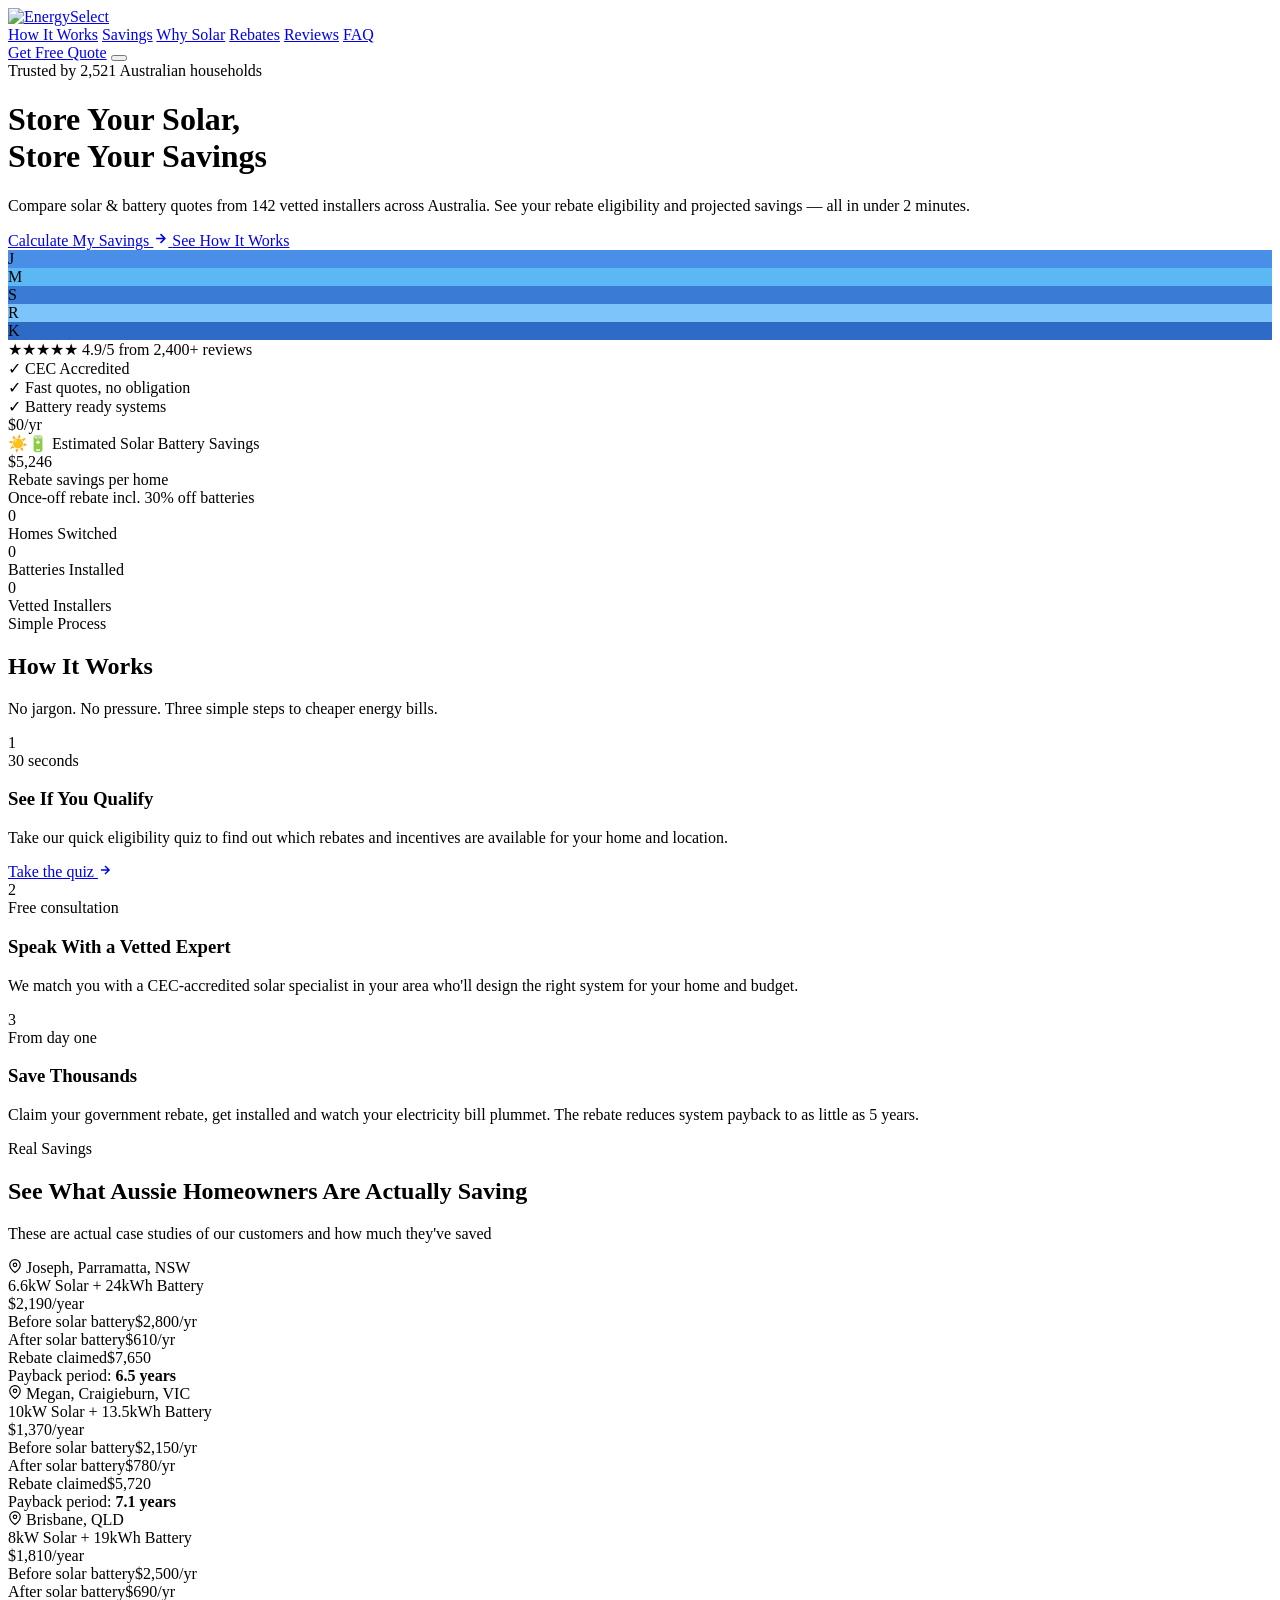
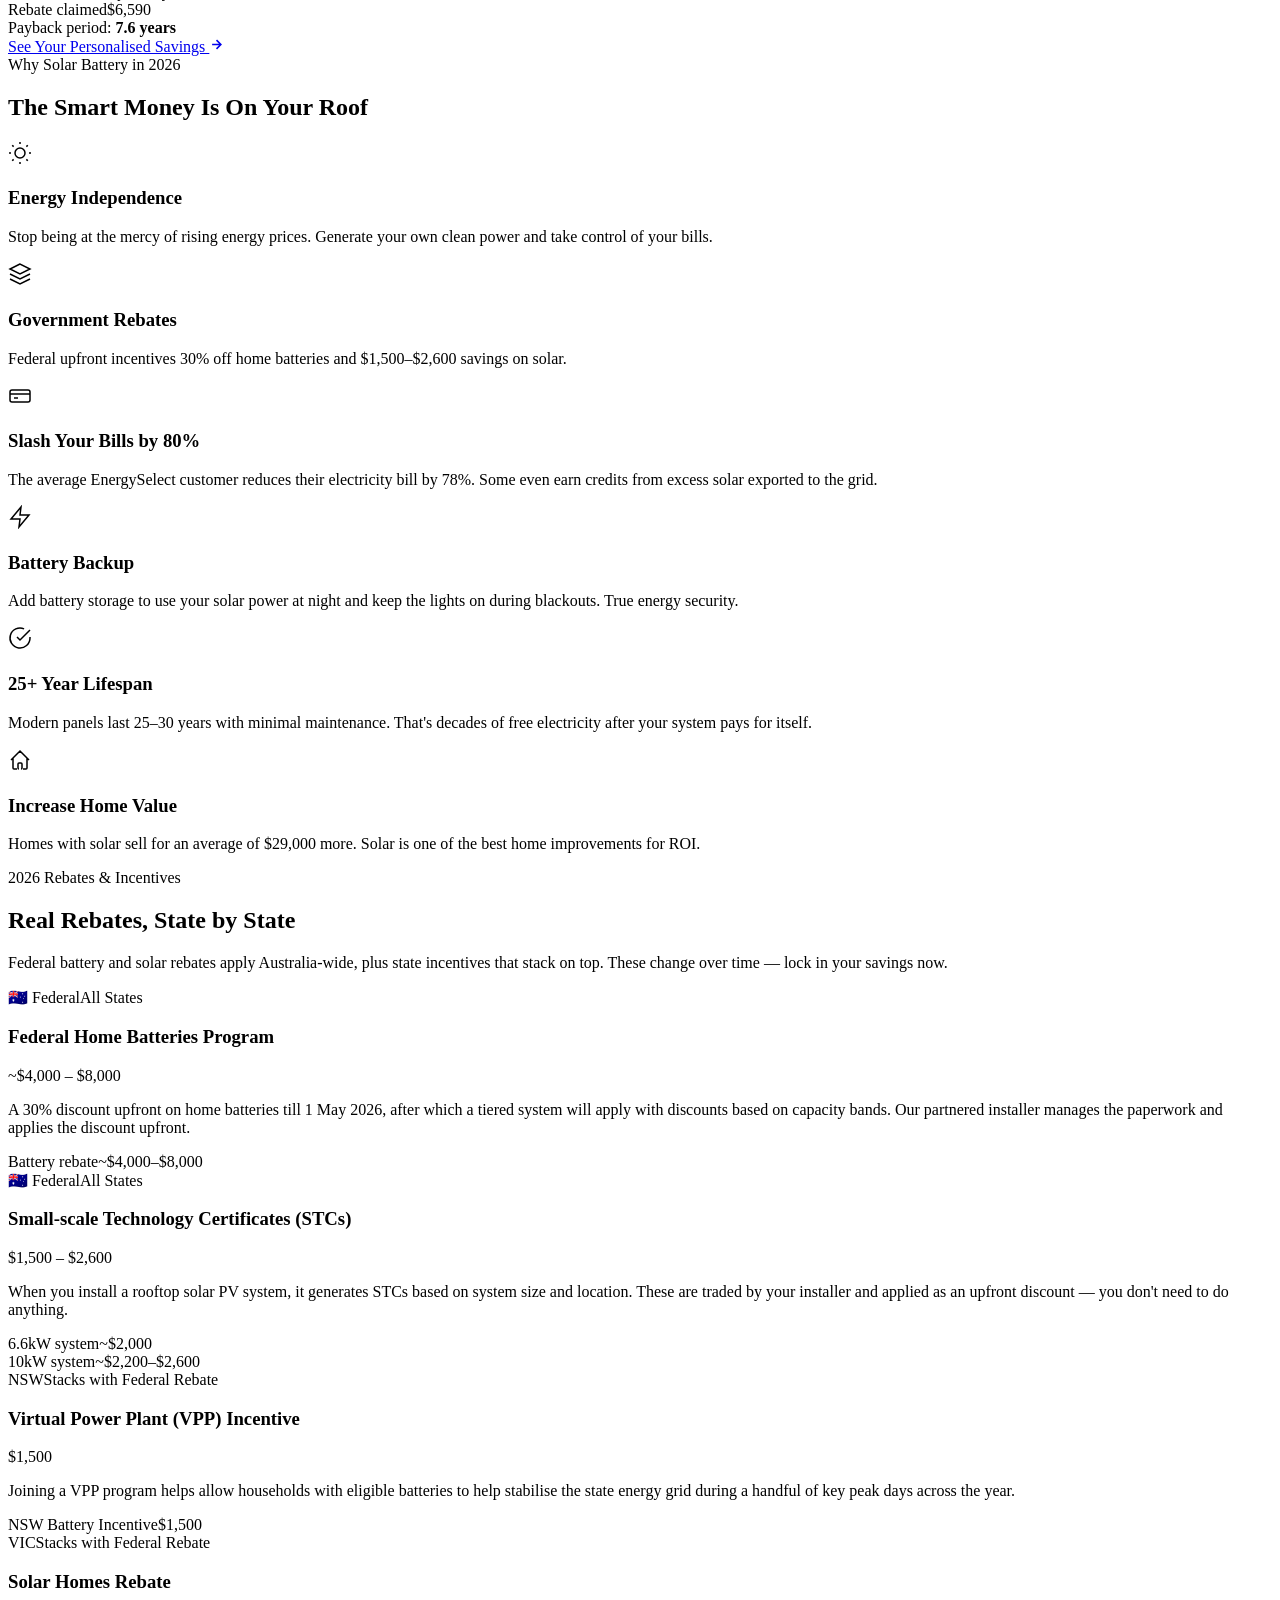
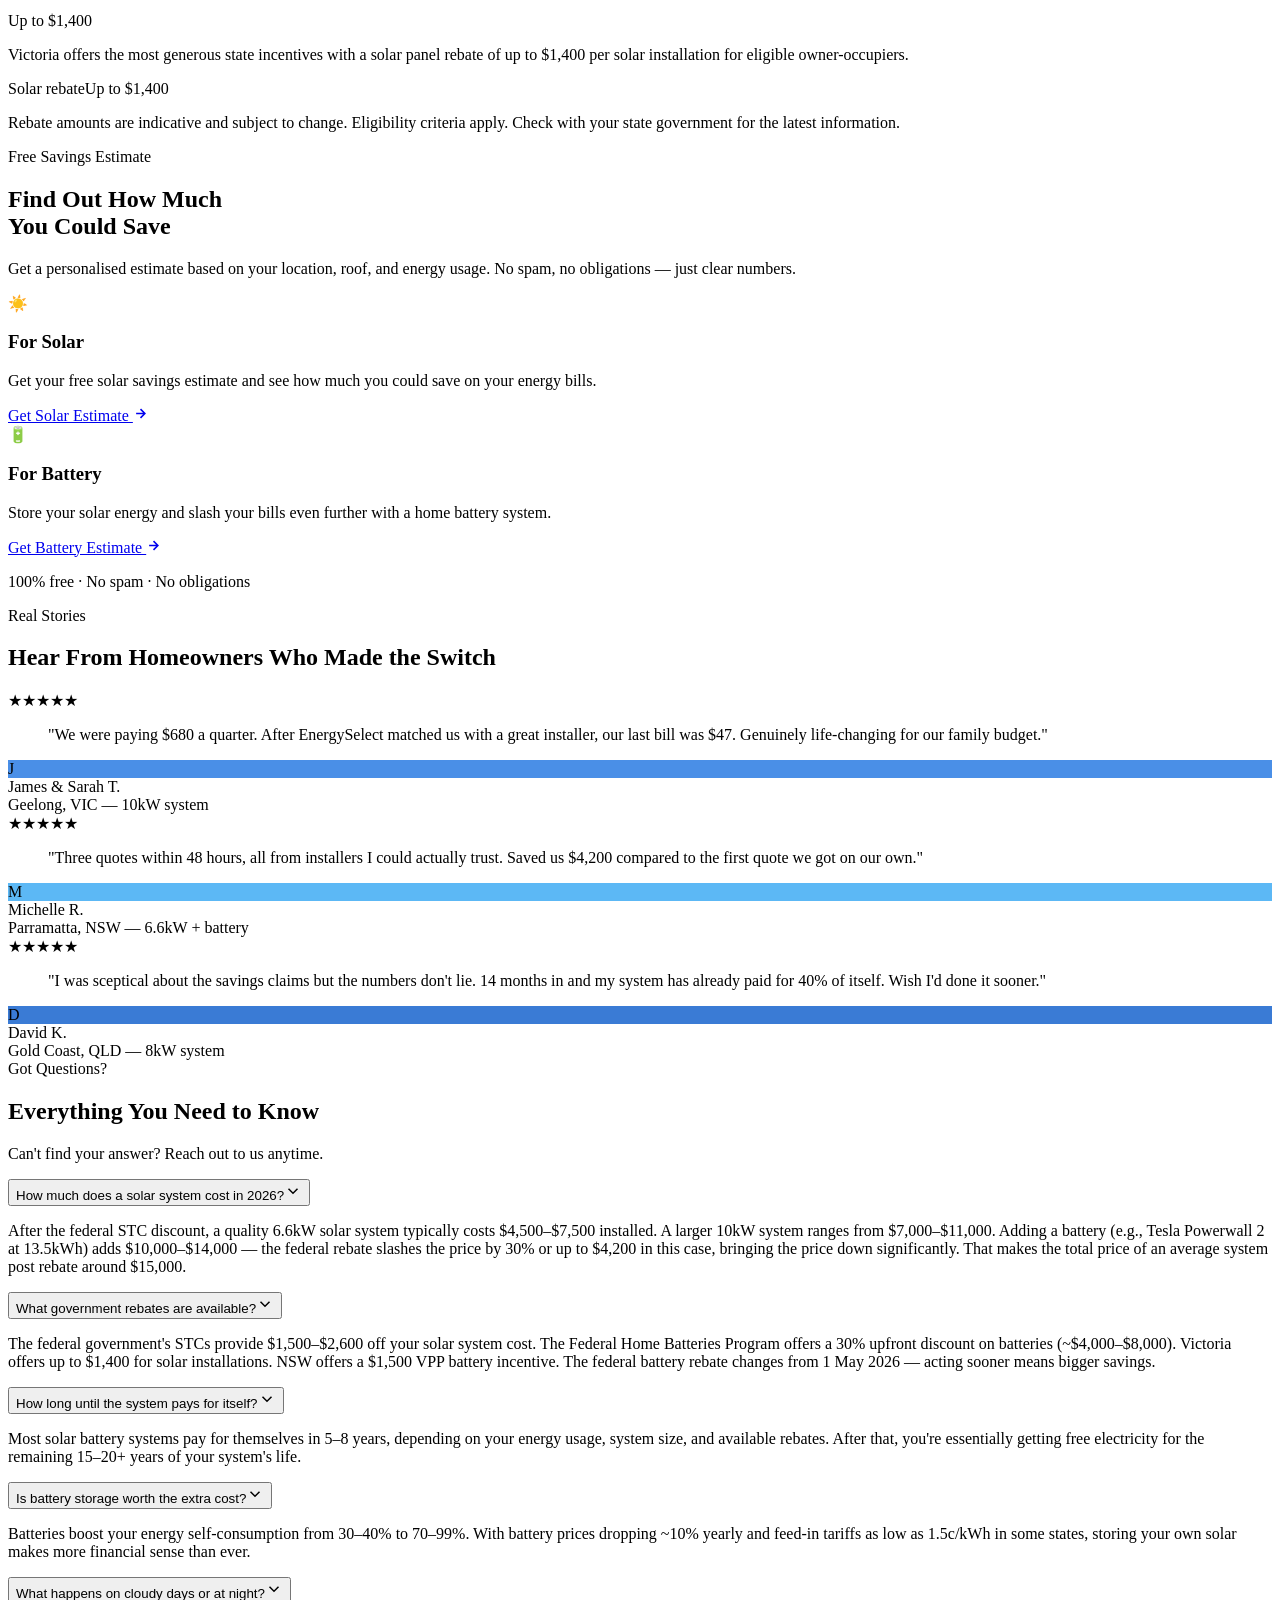
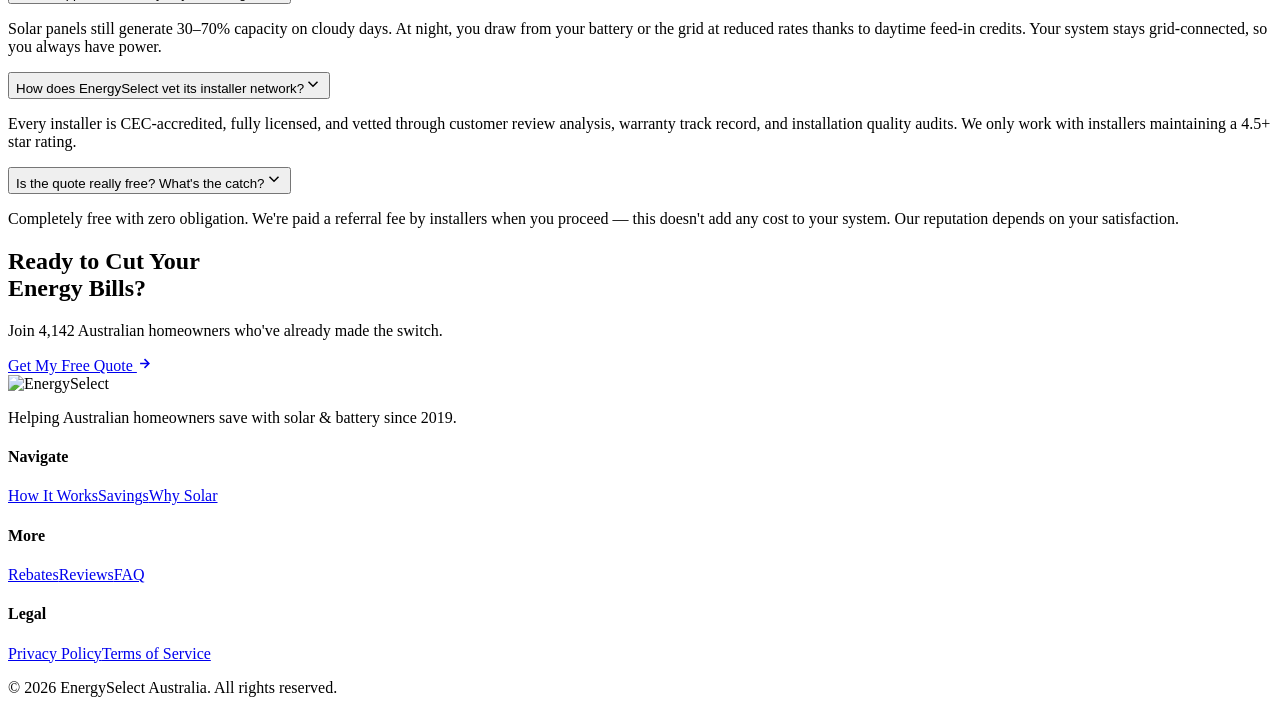
==== index.html @ 5841dbc1 "Add Meta Pixel tracking code to index.html Co-Authored-By: Claude Opus 4.6 (1M context) <noreply@ant" ====
<!DOCTYPE html>
<html lang="en-AU">
<head>
    <meta charset="UTF-8">
    <meta name="viewport" content="width=device-width, initial-scale=1.0">
    <title>EnergySelect — Solar & Battery Savings for Australian Homeowners</title>
    <meta name="description" content="Discover how much you can save with solar panels and battery storage. Compare quotes from 148 vetted Australian installers. Get your free savings estimate today.">
    <link rel="preconnect" href="https://fonts.googleapis.com">
    <link rel="preconnect" href="https://fonts.gstatic.com" crossorigin>
    <link href="https://fonts.googleapis.com/css2?family=Plus+Jakarta+Sans:ital,wght@0,300;0,400;0,500;0,600;0,700;0,800;1,400;1,500&display=swap" rel="stylesheet">
    <link rel="icon" type="image/png" href="assets/favicon.png">
    <link rel="apple-touch-icon" href="assets/favicon.png">
    <link rel="stylesheet" href="styles.css?v=2">

    <!-- Meta Pixel Code -->
    <script>
    !function(f,b,e,v,n,t,s)
    {if(f.fbq)return;n=f.fbq=function(){n.callMethod?
    n.callMethod.apply(n,arguments):n.queue.push(arguments)};
    if(!f._fbq)f._fbq=n;n.push=n;n.loaded=!0;n.version='2.0';
    n.queue=[];t=b.createElement(e);t.async=!0;
    t.src=v;s=b.getElementsByTagName(e)[0];
    s.parentNode.insertBefore(t,s)}(window, document,'script',
    'https://connect.facebook.net/en_US/fbevents.js');
    fbq('init', '1024920896336346');
    fbq('track', 'PageView');
    </script>
    <noscript>
      <img height="1" width="1" style="display:none"
      src="https://www.facebook.com/tr?id=1024920896336346&ev=PageView&noscript=1"/>
    </noscript>
    <!-- End Meta Pixel Code -->
</head>
<body>

    <!-- GRAIN OVERLAY -->
    <div class="grain" aria-hidden="true"></div>

    <!-- NAV -->
    <nav class="nav" id="nav">
        <div class="nav__inner">
            <a href="#" class="nav__logo">
                <img src="assets/logo.png" alt="EnergySelect" height="32">
            </a>
            <div class="nav__links" id="navLinks">
                <a href="#how-it-works">How It Works</a>
                <a href="#savings">Savings</a>
                <a href="#benefits">Why Solar</a>
                <a href="#rebates">Rebates</a>
                <a href="#testimonials">Reviews</a>
                <a href="#faq">FAQ</a>
            </div>
            <div class="nav__actions">
                <a href="#quote" class="btn btn--primary btn--nav">Get Free Quote</a>
                <button class="nav__burger" id="navBurger" aria-label="Toggle menu">
                    <span></span><span></span><span></span>
                </button>
            </div>
        </div>
    </nav>

    <!-- HERO -->
    <header class="hero" id="hero">
        <div class="hero__bg">
            <div class="hero__bg-image"></div>
            <div class="hero__bg-overlay"></div>
            <div class="hero__bg-noise"></div>
        </div>
        <div class="hero__inner">
            <div class="hero__content">
                <div class="hero__badge" data-animate="fade-up">
                    <span class="hero__badge-dot"></span>
                    Trusted by 2,521 Australian households
                </div>
                <h1 class="hero__title" data-animate="fade-up" data-delay="80">
                    Store Your Solar,<br>
                    <span class="hero__title-accent">Store Your Savings</span>
                </h1>
                <p class="hero__subtitle" data-animate="fade-up" data-delay="160">
                    Compare solar &amp; battery quotes from 142 vetted installers across Australia. See your rebate eligibility and projected savings&nbsp;&mdash; all&nbsp;in&nbsp;under&nbsp;2&nbsp;minutes.
                </p>
                <div class="hero__ctas" data-animate="fade-up" data-delay="240">
                    <a href="#quote" class="btn btn--glow">
                        Calculate My Savings
                        <svg width="15" height="15" viewBox="0 0 24 24" fill="none" stroke="currentColor" stroke-width="2.5"><path d="M5 12h14M12 5l7 7-7 7"/></svg>
                    </a>
                    <a href="#how-it-works" class="btn btn--outline-light">
                        See How It Works
                    </a>
                </div>
                <div class="hero__proof" data-animate="fade-up" data-delay="320">
                    <div class="hero__avatars">
                        <div class="hero__avatar" style="background:#4A8FE7;">J</div>
                        <div class="hero__avatar" style="background:#5CB8F5;">M</div>
                        <div class="hero__avatar" style="background:#3A7BD5;">S</div>
                        <div class="hero__avatar" style="background:#7CC4FA;">R</div>
                        <div class="hero__avatar" style="background:#2E6BC6;">K</div>
                    </div>
                    <div class="hero__proof-text">
                        <span class="hero__stars">★★★★★</span>
                        <span>4.9/5 from 2,400+ reviews</span>
                    </div>
                </div>
            </div>
        </div>
    </header>

    <!-- STATS -->
    <section class="stats">
        <div class="stats__inner">
            <div class="stats__trust" data-animate="fade-up">
                <div class="stats__trust-item"><span class="stats__trust-check">✓</span> CEC Accredited</div>
                <div class="stats__trust-item"><span class="stats__trust-check">✓</span> Fast quotes, no obligation</div>
                <div class="stats__trust-item"><span class="stats__trust-check">✓</span> Battery ready systems</div>
            </div>
            <div class="stats__grid">
                <div class="stats__item stats__item--savings" data-animate="fade-up">
                    <div class="stats__number">$<span data-count="1742">0</span>/yr</div>
                    <div class="stats__label">☀️🔋 Estimated Solar Battery Savings</div>
                    <div class="stats__rebate">
                        <div class="stats__rebate-amount">$5,246</div>
                        <div class="stats__rebate-label">Rebate savings per home</div>
                        <div class="stats__rebate-note">Once-off rebate incl. 30% off batteries</div>
                    </div>
                </div>
                <div class="stats__item" data-animate="fade-up" data-delay="80">
                    <div class="stats__number" data-count="4142">0</div>
                    <div class="stats__label">Homes Switched</div>
                </div>
                <div class="stats__item" data-animate="fade-up" data-delay="160">
                    <div class="stats__number" data-count="1048">0</div>
                    <div class="stats__label">Batteries Installed</div>
                </div>
                <div class="stats__item" data-animate="fade-up" data-delay="240">
                    <div class="stats__number" data-count="148">0</div>
                    <div class="stats__label">Vetted Installers</div>
                </div>
            </div>
        </div>
    </section>

    <!-- HOW IT WORKS -->
    <section class="how-it-works" id="how-it-works">
        <div class="section__inner">
            <div class="section__header" data-animate="fade-up">
                <span class="section__tag">Simple Process</span>
                <h2 class="section__title">How It Works</h2>
                <p class="section__subtitle">No jargon. No pressure. Three simple steps to cheaper energy bills.</p>
            </div>
            <div class="steps">
                <div class="step" data-animate="fade-up" data-delay="0">
                    <div class="step__left">
                        <span class="step__number">1</span>
                    </div>
                    <div class="step__right">
                        <div class="step__label">30 seconds</div>
                        <h3 class="step__title">See If You Qualify</h3>
                        <p class="step__desc">Take our quick eligibility quiz to find out which rebates and incentives are available for your home and location.</p>
                        <a href="#quote" class="step__link">Take the quiz <svg width="14" height="14" viewBox="0 0 24 24" fill="none" stroke="currentColor" stroke-width="2.5"><path d="M5 12h14M12 5l7 7-7 7"/></svg></a>
                    </div>
                </div>
                <div class="step" data-animate="fade-up" data-delay="100">
                    <div class="step__left">
                        <span class="step__number">2</span>
                    </div>
                    <div class="step__right">
                        <div class="step__label">Free consultation</div>
                        <h3 class="step__title">Speak With a Vetted Expert</h3>
                        <p class="step__desc">We match you with a CEC-accredited solar specialist in your area who'll design the right system for your home and budget.</p>
                    </div>
                </div>
                <div class="step" data-animate="fade-up" data-delay="200">
                    <div class="step__left">
                        <span class="step__number">3</span>
                    </div>
                    <div class="step__right">
                        <div class="step__label">From day one</div>
                        <h3 class="step__title">Save Thousands</h3>
                        <p class="step__desc">Claim your government rebate, get installed and watch your electricity bill plummet. The rebate reduces system payback to as little as 5 years.</p>
                    </div>
                </div>
            </div>
        </div>
    </section>

    <!-- SAVINGS SHOWCASE -->
    <section class="savings" id="savings">
        <div class="savings__bg"></div>
        <div class="section__inner">
            <div class="section__header section__header--light" data-animate="fade-up">
                <span class="section__tag section__tag--glass">Real Savings</span>
                <h2 class="section__title">See What Aussie Homeowners <span class="text-gradient">Are Actually Saving</span></h2>
                <p class="section__subtitle">These are actual case studies of our customers and how much they've saved</p>
            </div>
            <div class="savings__grid">
                <div class="savings__card" data-animate="fade-up" data-delay="0">
                    <div class="savings__card-location">
                        <svg width="14" height="14" viewBox="0 0 24 24" fill="none" stroke="currentColor" stroke-width="2"><path d="M21 10c0 7-9 13-9 13s-9-6-9-13a9 9 0 0118 0z"/><circle cx="12" cy="10" r="3"/></svg>
                        Joseph, Parramatta, NSW
                    </div>
                    <div class="savings__card-system">6.6kW Solar + 24kWh Battery</div>
                    <div class="savings__card-amount">$2,190<span>/year</span></div>
                    <div class="savings__card-detail">
                        <div class="savings__card-row"><span>Before solar battery</span><span>$2,800/yr</span></div>
                        <div class="savings__card-row"><span>After solar battery</span><span class="savings__card-highlight">$610/yr</span></div>
                        <div class="savings__card-row"><span>Rebate claimed</span><span>$7,650</span></div>
                    </div>
                    <div class="savings__card-payback">Payback period: <strong>6.5 years</strong></div>
                </div>
                <div class="savings__card" data-animate="fade-up" data-delay="80">
                    <div class="savings__card-location">
                        <svg width="14" height="14" viewBox="0 0 24 24" fill="none" stroke="currentColor" stroke-width="2"><path d="M21 10c0 7-9 13-9 13s-9-6-9-13a9 9 0 0118 0z"/><circle cx="12" cy="10" r="3"/></svg>
                        Megan, Craigieburn, VIC
                    </div>
                    <div class="savings__card-system">10kW Solar + 13.5kWh Battery</div>
                    <div class="savings__card-amount">$1,370<span>/year</span></div>
                    <div class="savings__card-detail">
                        <div class="savings__card-row"><span>Before solar battery</span><span>$2,150/yr</span></div>
                        <div class="savings__card-row"><span>After solar battery</span><span class="savings__card-highlight">$780/yr</span></div>
                        <div class="savings__card-row"><span>Rebate claimed</span><span>$5,720</span></div>
                    </div>
                    <div class="savings__card-payback">Payback period: <strong>7.1 years</strong></div>
                </div>
                <div class="savings__card" data-animate="fade-up" data-delay="160">
                    <div class="savings__card-location">
                        <svg width="14" height="14" viewBox="0 0 24 24" fill="none" stroke="currentColor" stroke-width="2"><path d="M21 10c0 7-9 13-9 13s-9-6-9-13a9 9 0 0118 0z"/><circle cx="12" cy="10" r="3"/></svg>
                        Brisbane, QLD
                    </div>
                    <div class="savings__card-system">8kW Solar + 19kWh Battery</div>
                    <div class="savings__card-amount">$1,810<span>/year</span></div>
                    <div class="savings__card-detail">
                        <div class="savings__card-row"><span>Before solar battery</span><span>$2,500/yr</span></div>
                        <div class="savings__card-row"><span>After solar battery</span><span class="savings__card-highlight">$690/yr</span></div>
                        <div class="savings__card-row"><span>Rebate claimed</span><span>$6,590</span></div>
                    </div>
                    <div class="savings__card-payback">Payback period: <strong>7.6 years</strong></div>
                </div>
            </div>
            <div class="savings__cta" data-animate="fade-up">
                <a href="#quote" class="btn btn--glow">See Your Personalised Savings <svg width="15" height="15" viewBox="0 0 24 24" fill="none" stroke="currentColor" stroke-width="2.5"><path d="M5 12h14M12 5l7 7-7 7"/></svg></a>
            </div>
        </div>
    </section>

    <!-- BENEFITS -->
    <section class="benefits" id="benefits">
        <div class="section__inner">
            <div class="section__header" data-animate="fade-up">
                <span class="section__tag">Why Solar Battery in 2026</span>
                <h2 class="section__title">The Smart Money Is <span class="text-gradient">On Your Roof</span></h2>
            </div>
            <div class="benefits__grid">
                <div class="benefit" data-animate="fade-up" data-delay="0">
                    <div class="benefit__icon"><svg width="24" height="24" viewBox="0 0 24 24" fill="none" stroke="currentColor" stroke-width="1.5"><path d="M12 1v2M12 21v2M4.22 4.22l1.42 1.42M18.36 18.36l1.42 1.42M1 12h2M21 12h2M4.22 19.78l1.42-1.42M18.36 5.64l1.42-1.42"/><circle cx="12" cy="12" r="5"/></svg></div>
                    <h3 class="benefit__title">Energy Independence</h3>
                    <p class="benefit__desc">Stop being at the mercy of rising energy prices. Generate your own clean power and take control of your bills.</p>
                </div>
                <div class="benefit" data-animate="fade-up" data-delay="60">
                    <div class="benefit__icon"><svg width="24" height="24" viewBox="0 0 24 24" fill="none" stroke="currentColor" stroke-width="1.5"><path d="M12 2L2 7l10 5 10-5-10-5z"/><path d="M2 17l10 5 10-5"/><path d="M2 12l10 5 10-5"/></svg></div>
                    <h3 class="benefit__title">Government Rebates</h3>
                    <p class="benefit__desc">Federal upfront incentives 30% off home batteries and $1,500–$2,600 savings on solar.</p>
                </div>
                <div class="benefit" data-animate="fade-up" data-delay="120">
                    <div class="benefit__icon"><svg width="24" height="24" viewBox="0 0 24 24" fill="none" stroke="currentColor" stroke-width="1.5"><rect x="2" y="6" width="20" height="12" rx="2"/><path d="M2 10h20"/><path d="M6 14h4"/></svg></div>
                    <h3 class="benefit__title">Slash Your Bills by 80%</h3>
                    <p class="benefit__desc">The average EnergySelect customer reduces their electricity bill by 78%. Some even earn credits from excess solar exported to the grid.</p>
                </div>
                <div class="benefit" data-animate="fade-up" data-delay="180">
                    <div class="benefit__icon"><svg width="24" height="24" viewBox="0 0 24 24" fill="none" stroke="currentColor" stroke-width="1.5"><path d="M13 2L3 14h9l-1 8 10-12h-9l1-8z"/></svg></div>
                    <h3 class="benefit__title">Battery Backup</h3>
                    <p class="benefit__desc">Add battery storage to use your solar power at night and keep the lights on during blackouts. True energy security.</p>
                </div>
                <div class="benefit" data-animate="fade-up" data-delay="240">
                    <div class="benefit__icon"><svg width="24" height="24" viewBox="0 0 24 24" fill="none" stroke="currentColor" stroke-width="1.5"><path d="M22 11.08V12a10 10 0 11-5.93-9.14"/><polyline points="22 4 12 14.01 9 11.01"/></svg></div>
                    <h3 class="benefit__title">25+ Year Lifespan</h3>
                    <p class="benefit__desc">Modern panels last 25–30 years with minimal maintenance. That's decades of free electricity after your system pays for itself.</p>
                </div>
                <div class="benefit" data-animate="fade-up" data-delay="300">
                    <div class="benefit__icon"><svg width="24" height="24" viewBox="0 0 24 24" fill="none" stroke="currentColor" stroke-width="1.5"><path d="M3 12l2-2m0 0l7-7 7 7M5 10v10a1 1 0 001 1h3m10-11l2 2m-2-2v10a1 1 0 01-1 1h-3m-4 0a1 1 0 01-1-1v-4a1 1 0 011-1h2a1 1 0 011 1v4a1 1 0 01-1 1"/></svg></div>
                    <h3 class="benefit__title">Increase Home Value</h3>
                    <p class="benefit__desc">Homes with solar sell for an average of $29,000 more. Solar is one of the best home improvements for ROI.</p>
                </div>
            </div>
        </div>
    </section>

    <!-- STATE REBATES -->
    <section class="rebates" id="rebates">
        <div class="section__inner">
            <div class="section__header" data-animate="fade-up">
                <span class="section__tag">2026 Rebates &amp; Incentives</span>
                <h2 class="section__title">Real Rebates, <span class="text-gradient">State by State</span></h2>
                <p class="section__subtitle">Federal battery and solar rebates apply Australia-wide, plus state incentives that stack on top. These change over time — lock in your savings now.</p>
            </div>
            <div class="rebates__grid">
                <div class="rebate-card" data-animate="fade-up" data-delay="0">
                    <div class="rebate-card__header"><span class="rebate-card__state">🇦🇺 Federal</span><span class="rebate-card__tag">All States</span></div>
                    <h3 class="rebate-card__title">Federal Home Batteries Program</h3>
                    <div class="rebate-card__amount">~$4,000 – $8,000</div>
                    <p class="rebate-card__desc">A 30% discount upfront on home batteries till 1 May 2026, after which a tiered system will apply with discounts based on capacity bands. Our partnered installer manages the paperwork and applies the discount upfront.</p>
                    <div class="rebate-card__examples">
                        <div class="rebate-card__example"><span>Battery rebate</span><span>~$4,000–$8,000</span></div>
                    </div>
                </div>
                <div class="rebate-card" data-animate="fade-up" data-delay="80">
                    <div class="rebate-card__header"><span class="rebate-card__state">🇦🇺 Federal</span><span class="rebate-card__tag">All States</span></div>
                    <h3 class="rebate-card__title">Small-scale Technology Certificates (STCs)</h3>
                    <div class="rebate-card__amount">$1,500 – $2,600</div>
                    <p class="rebate-card__desc">When you install a rooftop solar PV system, it generates STCs based on system size and location. These are traded by your installer and applied as an upfront discount — you don't need to do anything.</p>
                    <div class="rebate-card__examples">
                        <div class="rebate-card__example"><span>6.6kW system</span><span>~$2,000</span></div>
                        <div class="rebate-card__example"><span>10kW system</span><span>~$2,200–$2,600</span></div>
                    </div>
                </div>
                <div class="rebate-card" data-animate="fade-up" data-delay="160">
                    <div class="rebate-card__header"><span class="rebate-card__state">NSW</span><span class="rebate-card__tag">Stacks with Federal Rebate</span></div>
                    <h3 class="rebate-card__title">Virtual Power Plant (VPP) Incentive</h3>
                    <div class="rebate-card__amount">$1,500</div>
                    <p class="rebate-card__desc">Joining a VPP program helps allow households with eligible batteries to help stabilise the state energy grid during a handful of key peak days across the year.</p>
                    <div class="rebate-card__examples">
                        <div class="rebate-card__example"><span>NSW Battery Incentive</span><span>$1,500</span></div>
                    </div>
                </div>
                <div class="rebate-card" data-animate="fade-up" data-delay="240">
                    <div class="rebate-card__header"><span class="rebate-card__state">VIC</span><span class="rebate-card__tag">Stacks with Federal Rebate</span></div>
                    <h3 class="rebate-card__title">Solar Homes Rebate</h3>
                    <div class="rebate-card__amount">Up to $1,400</div>
                    <p class="rebate-card__desc">Victoria offers the most generous state incentives with a solar panel rebate of up to $1,400 per solar installation for eligible owner-occupiers.</p>
                    <div class="rebate-card__examples">
                        <div class="rebate-card__example"><span>Solar rebate</span><span>Up to $1,400</span></div>
                    </div>
                </div>
            </div>
            <p class="rebates__disclaimer" data-animate="fade-up">Rebate amounts are indicative and subject to change. Eligibility criteria apply. Check with your state government for the latest information.</p>
        </div>
    </section>

    <!-- QUOTE FORM -->
    <section class="calculator-cta" id="quote">
        <div class="calculator-cta__inner">
            <div class="calculator-cta__content calculator-cta__content--centered" data-animate="fade-up">
                <div class="calculator-cta__text calculator-cta__text--full">
                    <span class="section__tag section__tag--glass">Free Savings Estimate</span>
                    <h2 class="calculator-cta__title">Find Out How Much<br>You Could Save</h2>
                    <p class="calculator-cta__desc">Get a personalised estimate based on your location, roof, and energy usage. No spam, no obligations — just clear numbers.</p>
                    <div class="quote-options">
                        <div class="quote-option">
                            <div class="quote-option__icon">☀️</div>
                            <h3 class="quote-option__title">For Solar</h3>
                            <p class="quote-option__desc">Get your free solar savings estimate and see how much you could save on your energy bills.</p>
                            <a href="https://0-upfront.genesisflow.io" target="_blank" rel="noopener noreferrer" class="btn btn--glow btn--full">
                                Get Solar Estimate
                                <svg width="15" height="15" viewBox="0 0 24 24" fill="none" stroke="currentColor" stroke-width="2.5"><path d="M5 12h14M12 5l7 7-7 7"/></svg>
                            </a>
                        </div>
                        <div class="quote-option">
                            <div class="quote-option__icon">🔋</div>
                            <h3 class="quote-option__title">For Battery</h3>
                            <p class="quote-option__desc">Store your solar energy and slash your bills even further with a home battery system.</p>
                            <a href="https://0-upfront.genesisflow.io" target="_blank" rel="noopener noreferrer" class="btn btn--glow btn--full">
                                Get Battery Estimate
                                <svg width="15" height="15" viewBox="0 0 24 24" fill="none" stroke="currentColor" stroke-width="2.5"><path d="M5 12h14M12 5l7 7-7 7"/></svg>
                            </a>
                        </div>
                    </div>
                    <p class="calculator-form__disclaimer">100% free &middot; No spam &middot; No obligations</p>
                </div>
            </div>
        </div>
    </section>

    <!-- TESTIMONIALS -->
    <section class="testimonials" id="testimonials">
        <div class="section__inner">
            <div class="section__header" data-animate="fade-up">
                <span class="section__tag">Real Stories</span>
                <h2 class="section__title">Hear From Homeowners <span class="text-gradient">Who Made the Switch</span></h2>
            </div>
            <div class="testimonials__grid">
                <div class="testimonial" data-animate="fade-up" data-delay="0">
                    <div class="testimonial__stars">★★★★★</div>
                    <blockquote class="testimonial__quote">"We were paying $680 a quarter. After EnergySelect matched us with a great installer, our last bill was $47. Genuinely life-changing for our family budget."</blockquote>
                    <div class="testimonial__author">
                        <div class="testimonial__avatar" style="background:#4A8FE7;">J</div>
                        <div><div class="testimonial__name">James &amp; Sarah T.</div><div class="testimonial__location">Geelong, VIC — 10kW system</div></div>
                    </div>
                </div>
                <div class="testimonial" data-animate="fade-up" data-delay="80">
                    <div class="testimonial__stars">★★★★★</div>
                    <blockquote class="testimonial__quote">"Three quotes within 48 hours, all from installers I could actually trust. Saved us $4,200 compared to the first quote we got on our own."</blockquote>
                    <div class="testimonial__author">
                        <div class="testimonial__avatar" style="background:#5CB8F5;">M</div>
                        <div><div class="testimonial__name">Michelle R.</div><div class="testimonial__location">Parramatta, NSW — 6.6kW + battery</div></div>
                    </div>
                </div>
                <div class="testimonial" data-animate="fade-up" data-delay="160">
                    <div class="testimonial__stars">★★★★★</div>
                    <blockquote class="testimonial__quote">"I was sceptical about the savings claims but the numbers don't lie. 14 months in and my system has already paid for 40% of itself. Wish I'd done it sooner."</blockquote>
                    <div class="testimonial__author">
                        <div class="testimonial__avatar" style="background:#3A7BD5;">D</div>
                        <div><div class="testimonial__name">David K.</div><div class="testimonial__location">Gold Coast, QLD — 8kW system</div></div>
                    </div>
                </div>
            </div>
        </div>
    </section>

    <!-- FAQ -->
    <section class="faq" id="faq">
        <div class="section__inner">
            <div class="faq__layout">
                <div class="faq__header" data-animate="fade-up">
                    <span class="section__tag">Got Questions?</span>
                    <h2 class="section__title">Everything You <span class="text-gradient">Need to Know</span></h2>
                    <p class="faq__contact">Can't find your answer? Reach out to us anytime.</p>
                </div>
                <div class="faq__list" data-animate="fade-up" data-delay="80">
                    <div class="faq__item">
                        <button class="faq__question" aria-expanded="false"><span>How much does a solar system cost in 2026?</span><svg width="18" height="18" viewBox="0 0 24 24" fill="none" stroke="currentColor" stroke-width="2"><path d="M6 9l6 6 6-6"/></svg></button>
                        <div class="faq__answer"><p>After the federal STC discount, a quality 6.6kW solar system typically costs $4,500–$7,500 installed. A larger 10kW system ranges from $7,000–$11,000. Adding a battery (e.g., Tesla Powerwall 2 at 13.5kWh) adds $10,000–$14,000 — the federal rebate slashes the price by 30% or up to $4,200 in this case, bringing the price down significantly. That makes the total price of an average system post rebate around $15,000.</p></div>
                    </div>
                    <div class="faq__item">
                        <button class="faq__question" aria-expanded="false"><span>What government rebates are available?</span><svg width="18" height="18" viewBox="0 0 24 24" fill="none" stroke="currentColor" stroke-width="2"><path d="M6 9l6 6 6-6"/></svg></button>
                        <div class="faq__answer"><p>The federal government's STCs provide $1,500–$2,600 off your solar system cost. The Federal Home Batteries Program offers a 30% upfront discount on batteries (~$4,000–$8,000). Victoria offers up to $1,400 for solar installations. NSW offers a $1,500 VPP battery incentive. The federal battery rebate changes from 1 May 2026 — acting sooner means bigger savings.</p></div>
                    </div>
                    <div class="faq__item">
                        <button class="faq__question" aria-expanded="false"><span>How long until the system pays for itself?</span><svg width="18" height="18" viewBox="0 0 24 24" fill="none" stroke="currentColor" stroke-width="2"><path d="M6 9l6 6 6-6"/></svg></button>
                        <div class="faq__answer"><p>Most solar battery systems pay for themselves in 5–8 years, depending on your energy usage, system size, and available rebates. After that, you're essentially getting free electricity for the remaining 15–20+ years of your system's life.</p></div>
                    </div>
                    <div class="faq__item">
                        <button class="faq__question" aria-expanded="false"><span>Is battery storage worth the extra cost?</span><svg width="18" height="18" viewBox="0 0 24 24" fill="none" stroke="currentColor" stroke-width="2"><path d="M6 9l6 6 6-6"/></svg></button>
                        <div class="faq__answer"><p>Batteries boost your energy self-consumption from 30–40% to 70–99%. With battery prices dropping ~10% yearly and feed-in tariffs as low as 1.5c/kWh in some states, storing your own solar makes more financial sense than ever.</p></div>
                    </div>
                    <div class="faq__item">
                        <button class="faq__question" aria-expanded="false"><span>What happens on cloudy days or at night?</span><svg width="18" height="18" viewBox="0 0 24 24" fill="none" stroke="currentColor" stroke-width="2"><path d="M6 9l6 6 6-6"/></svg></button>
                        <div class="faq__answer"><p>Solar panels still generate 30–70% capacity on cloudy days. At night, you draw from your battery or the grid at reduced rates thanks to daytime feed-in credits. Your system stays grid-connected, so you always have power.</p></div>
                    </div>
                    <div class="faq__item">
                        <button class="faq__question" aria-expanded="false"><span>How does EnergySelect vet its installer network?</span><svg width="18" height="18" viewBox="0 0 24 24" fill="none" stroke="currentColor" stroke-width="2"><path d="M6 9l6 6 6-6"/></svg></button>
                        <div class="faq__answer"><p>Every installer is CEC-accredited, fully licensed, and vetted through customer review analysis, warranty track record, and installation quality audits. We only work with installers maintaining a 4.5+ star rating.</p></div>
                    </div>
                    <div class="faq__item">
                        <button class="faq__question" aria-expanded="false"><span>Is the quote really free? What's the catch?</span><svg width="18" height="18" viewBox="0 0 24 24" fill="none" stroke="currentColor" stroke-width="2"><path d="M6 9l6 6 6-6"/></svg></button>
                        <div class="faq__answer"><p>Completely free with zero obligation. We're paid a referral fee by installers when you proceed — this doesn't add any cost to your system. Our reputation depends on your satisfaction.</p></div>
                    </div>
                </div>
            </div>
        </div>
    </section>

    <!-- FINAL CTA -->
    <section class="final-cta">
        <div class="final-cta__inner">
            <div class="final-cta__content" data-animate="fade-up">
                <h2 class="final-cta__title">Ready to Cut Your<br>Energy Bills?</h2>
                <p class="final-cta__desc">Join 4,142 Australian homeowners who've already made the switch.</p>
                <a href="#quote" class="btn btn--white">
                    Get My Free Quote
                    <svg width="15" height="15" viewBox="0 0 24 24" fill="none" stroke="currentColor" stroke-width="2.5"><path d="M5 12h14M12 5l7 7-7 7"/></svg>
                </a>
            </div>
        </div>
    </section>

    <!-- FOOTER -->
    <footer class="footer">
        <div class="footer__inner">
            <div class="footer__top">
                <div class="footer__brand">
                    <img src="assets/logo.png" alt="EnergySelect" height="28" class="footer__logo">
                    <p class="footer__tagline">Helping Australian homeowners save with solar &amp; battery since 2019.</p>
                </div>
                <div class="footer__links">
                    <div class="footer__col"><h4>Navigate</h4><a href="#how-it-works">How It Works</a><a href="#savings">Savings</a><a href="#benefits">Why Solar</a></div>
                    <div class="footer__col"><h4>More</h4><a href="#rebates">Rebates</a><a href="#testimonials">Reviews</a><a href="#faq">FAQ</a></div>
                    <div class="footer__col"><h4>Legal</h4><a href="#">Privacy Policy</a><a href="#">Terms of Service</a></div>
                </div>
            </div>
            <div class="footer__bottom">
                <p>&copy; 2026 EnergySelect Australia. All rights reserved.</p>
            </div>
        </div>
    </footer>

    <script src="main.js"></script>
</body>
</html>
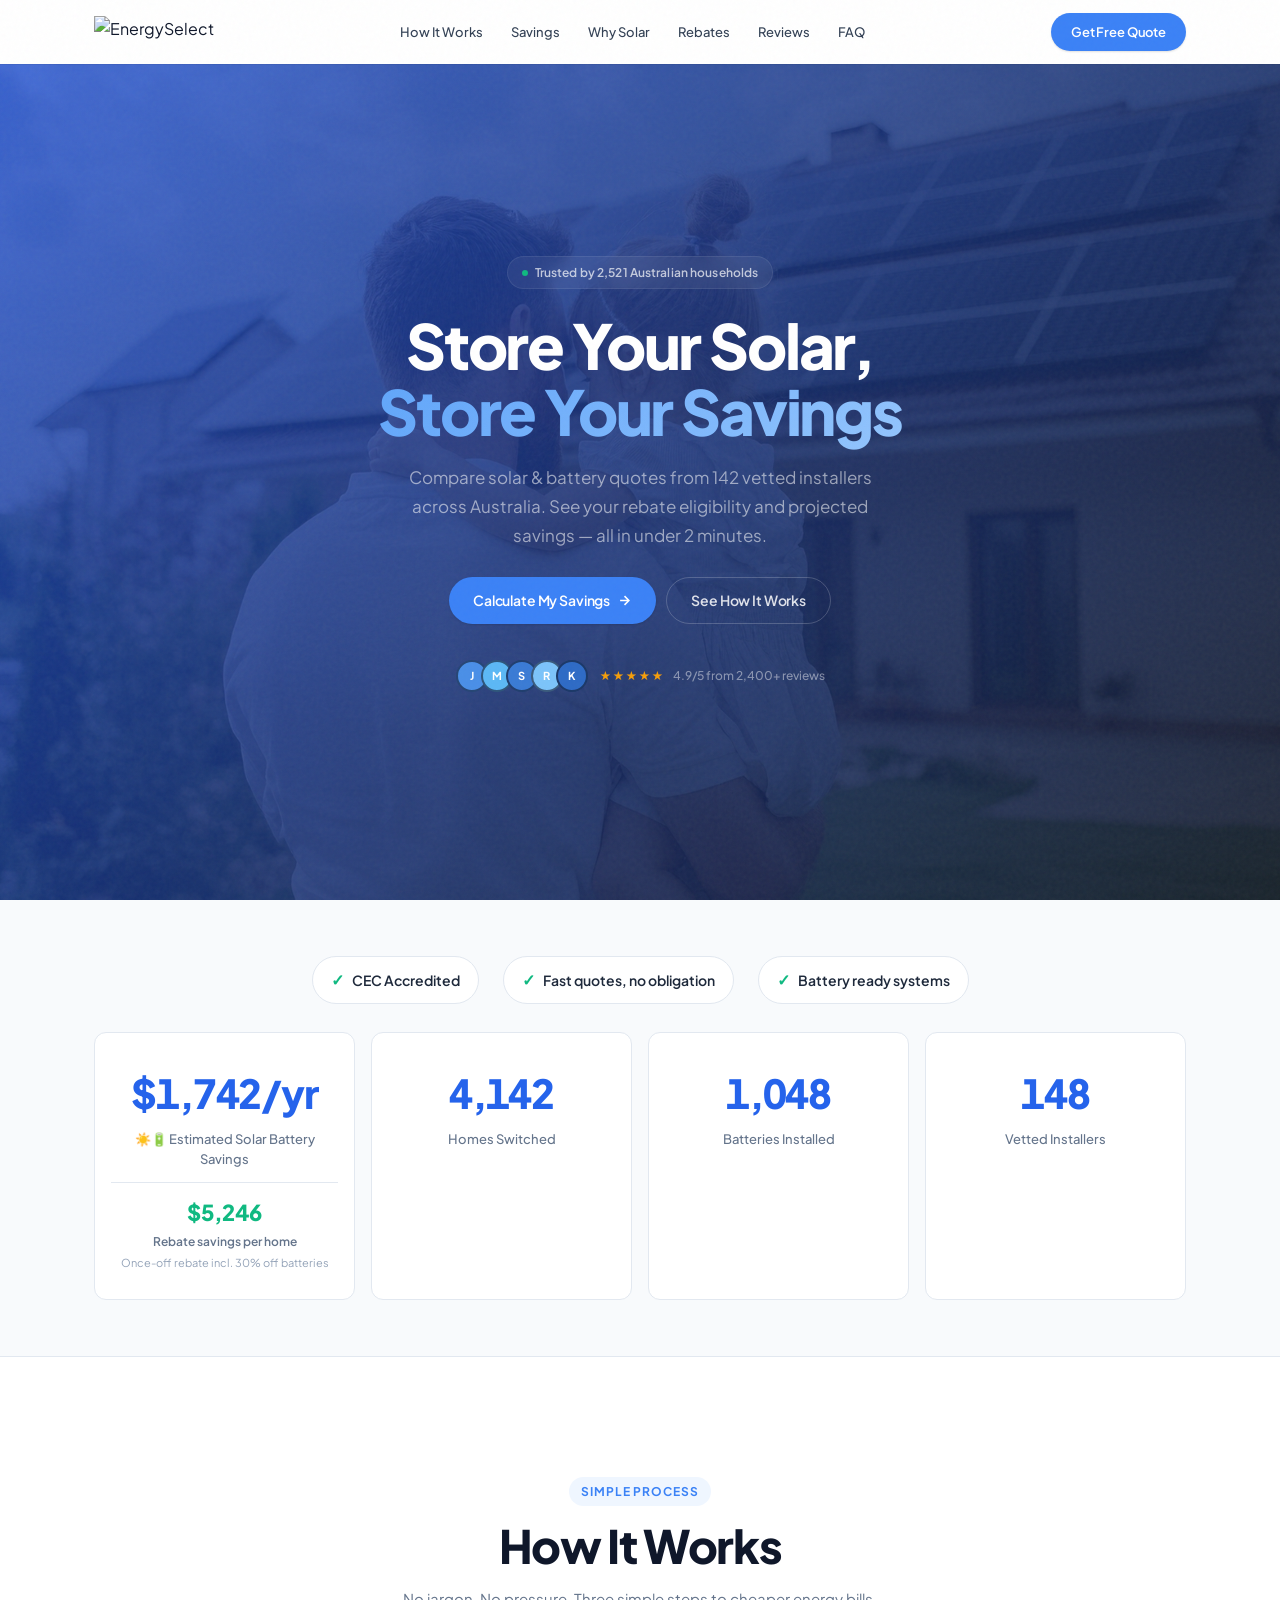
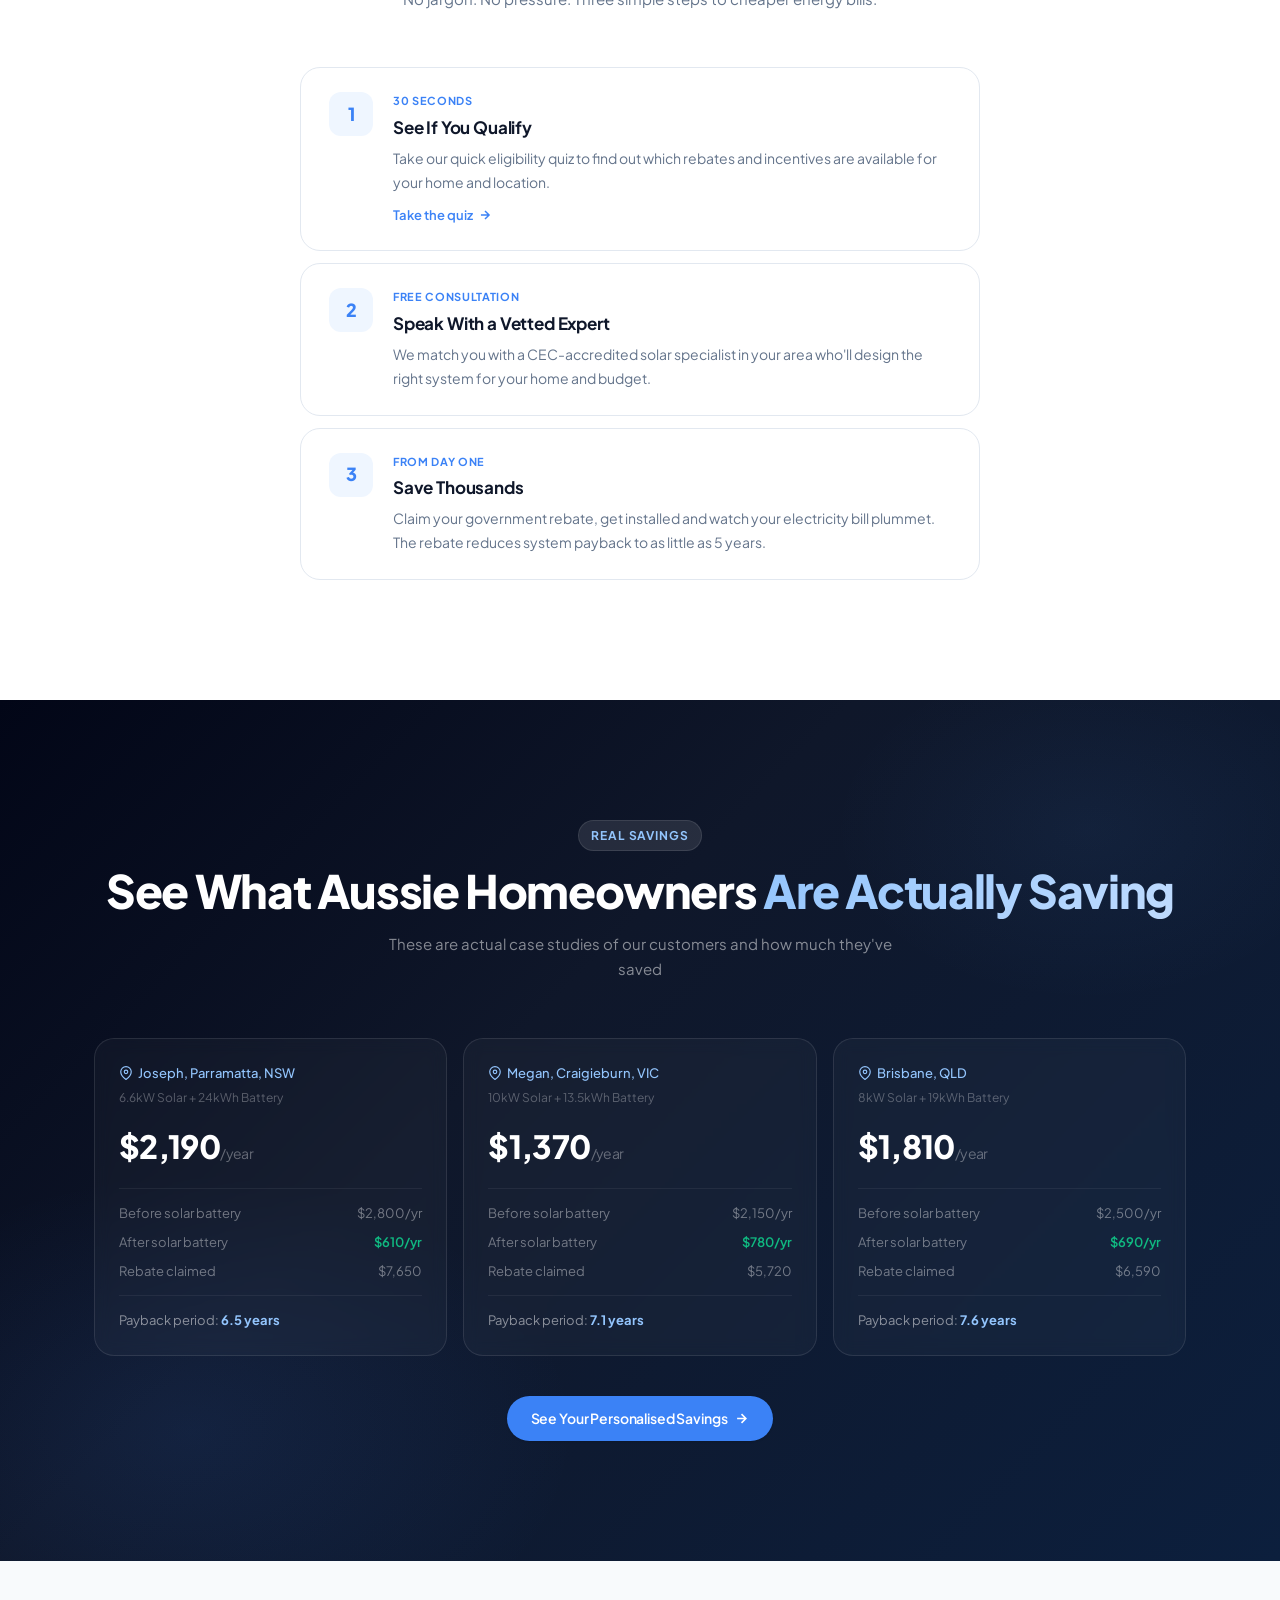
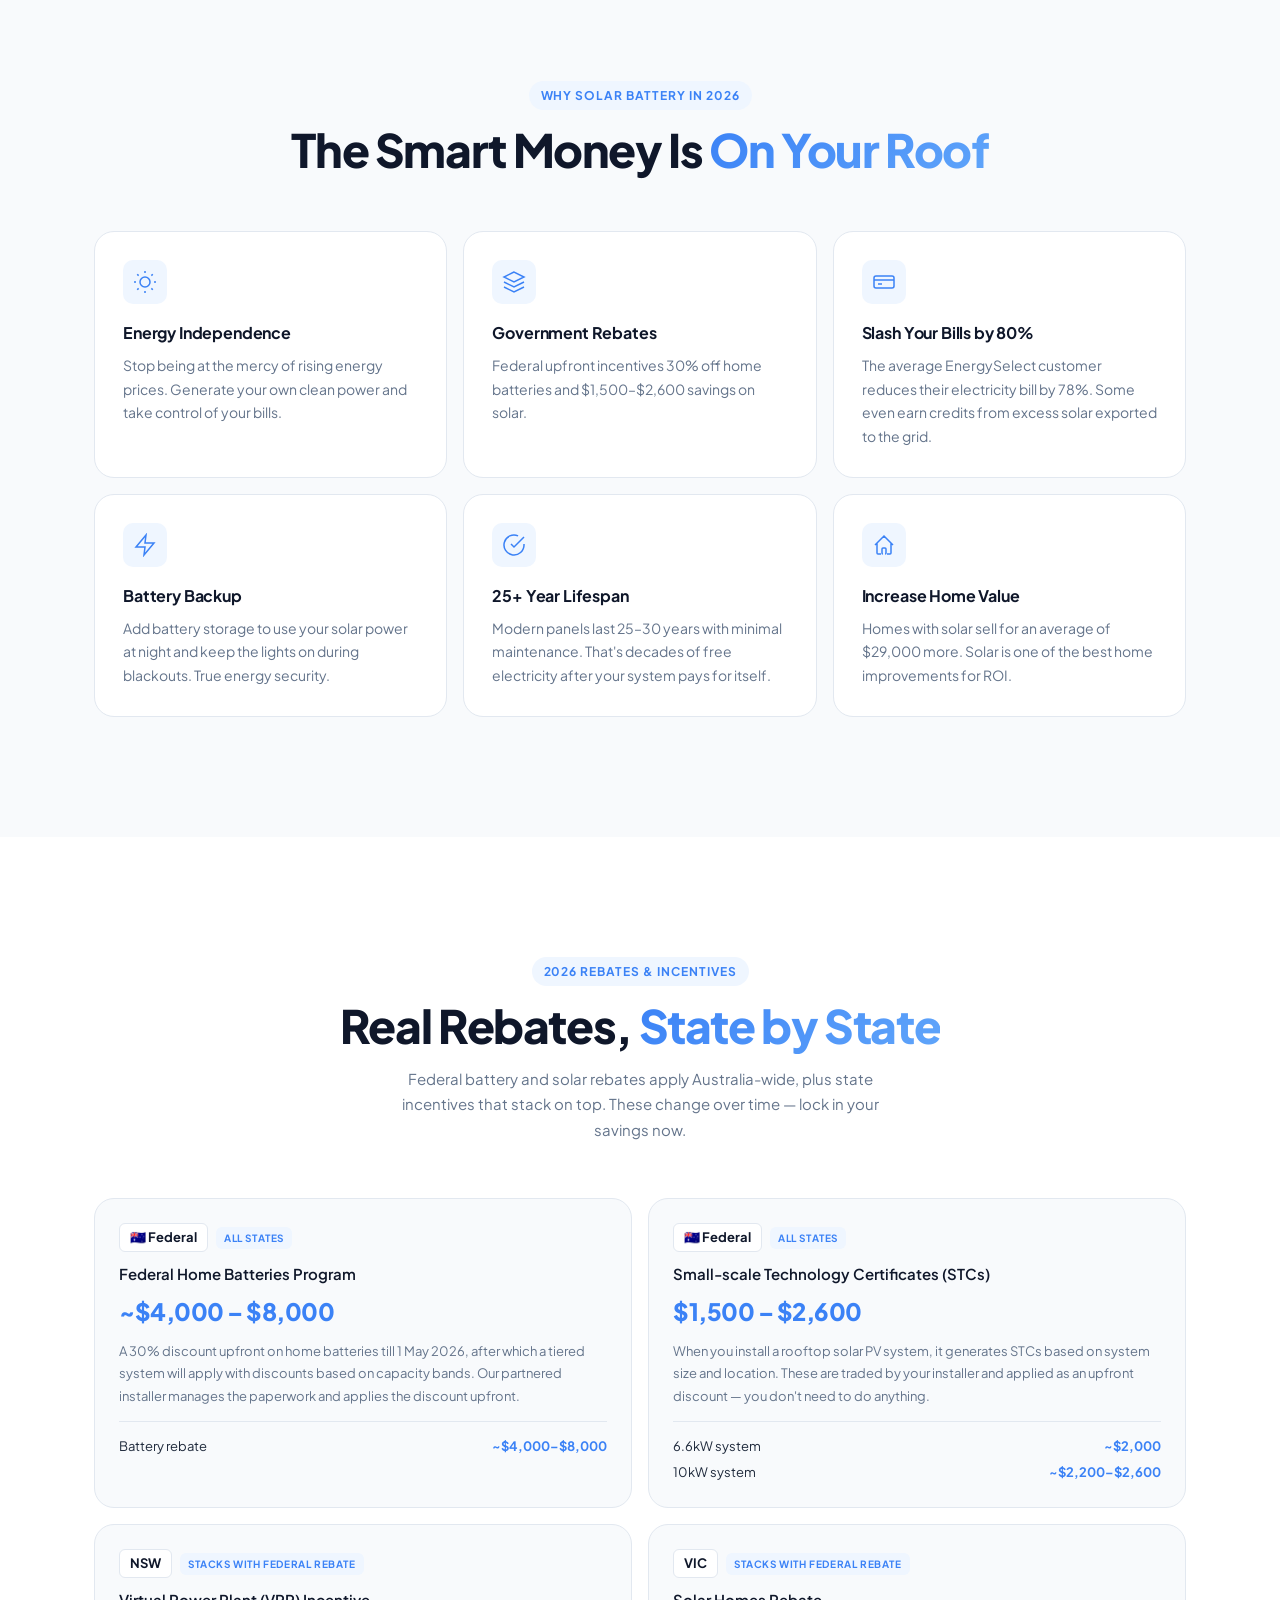
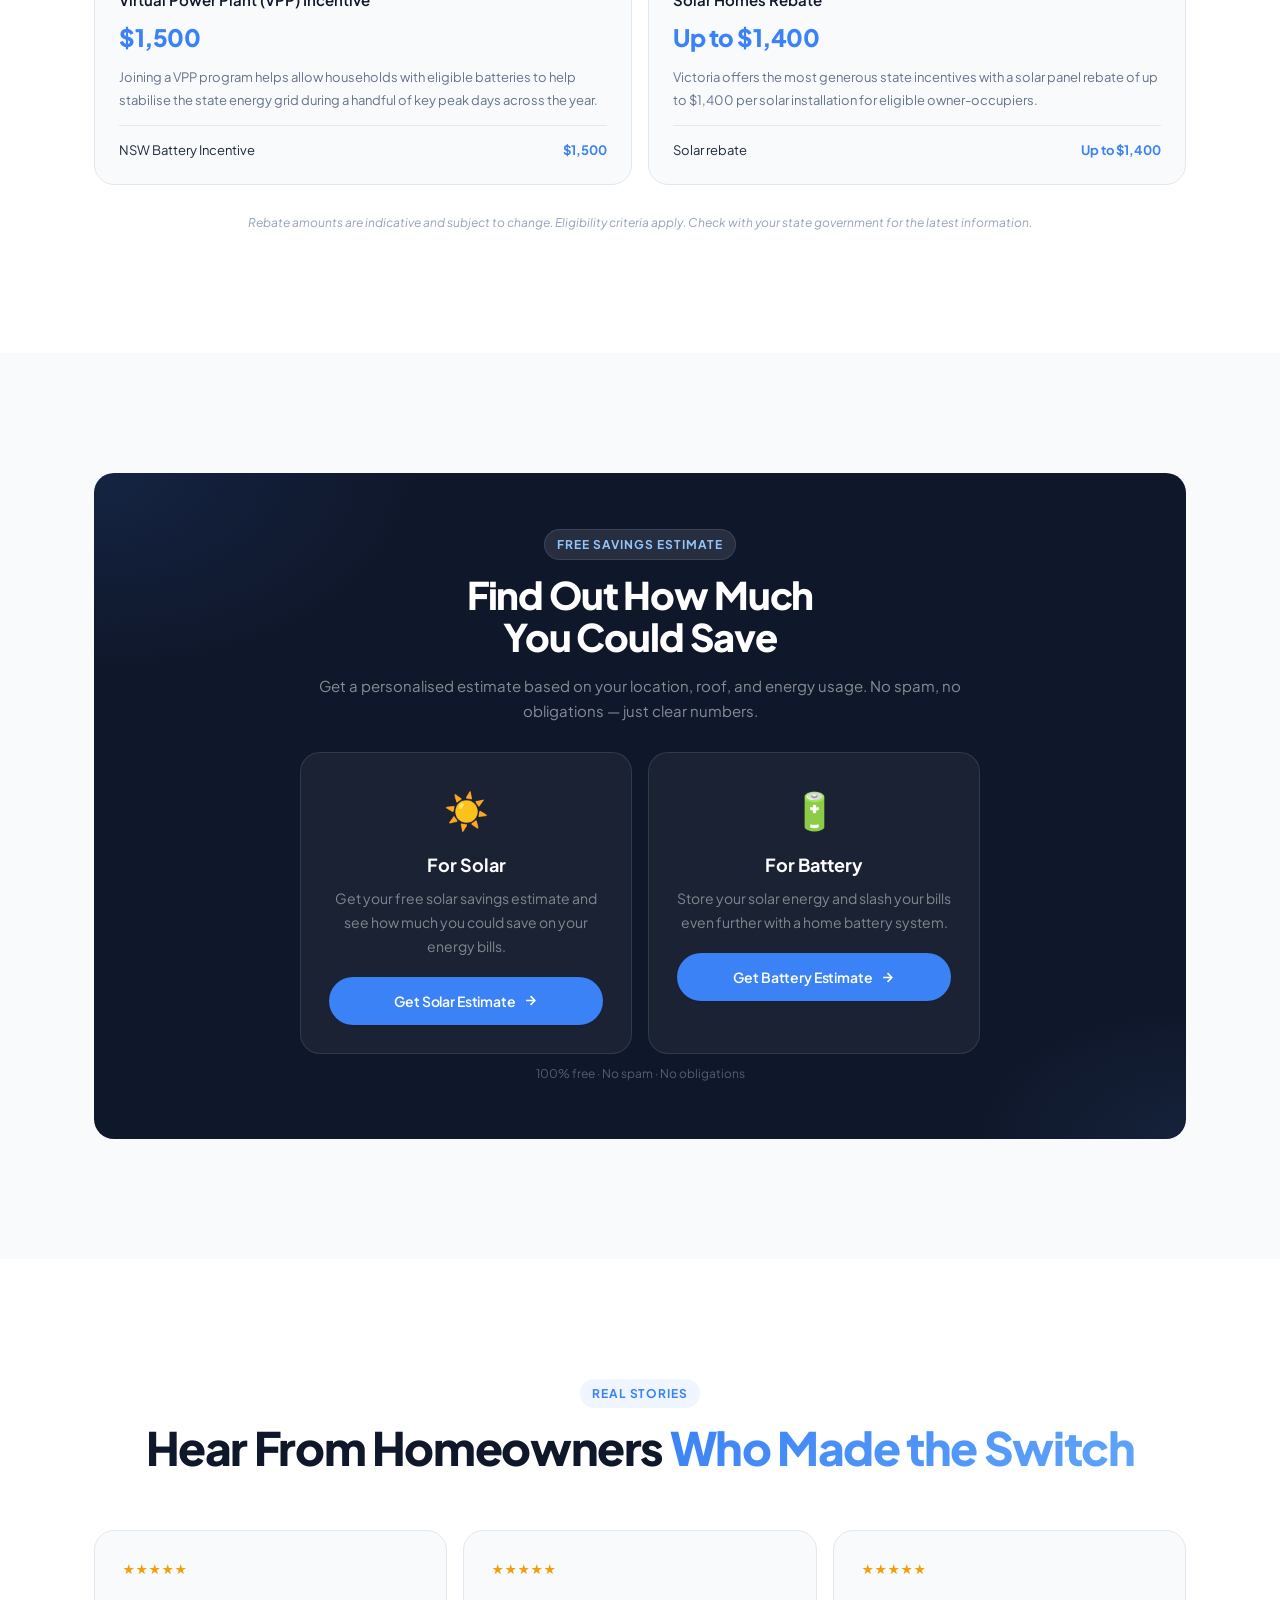
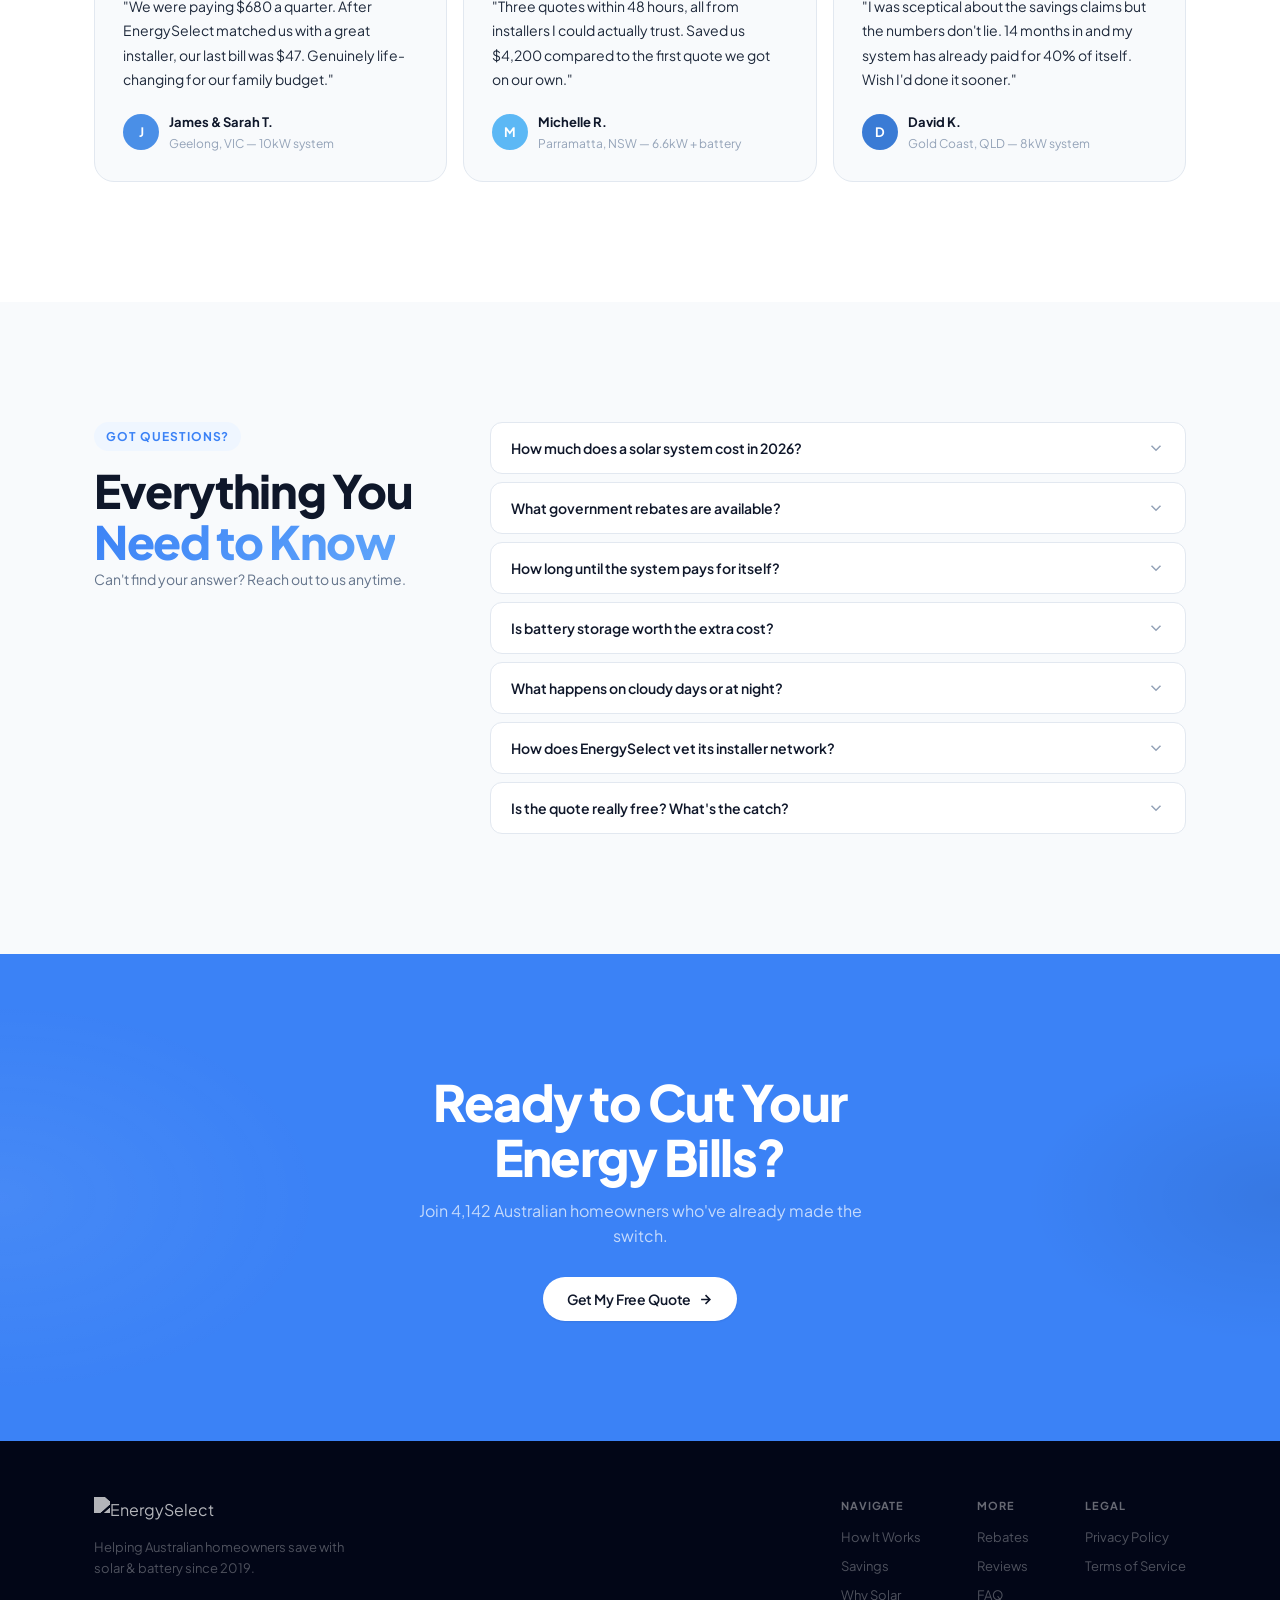
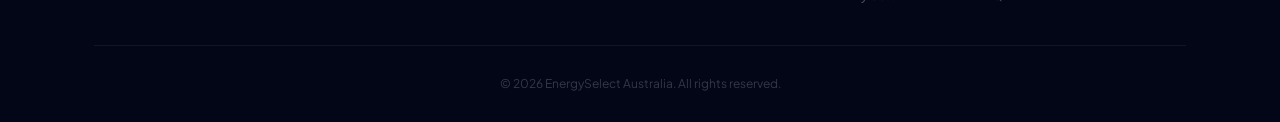
==== commit 9f1af5b9: "Add SEO meta tags, sitemap, robots.txt, 404 page, and repurpose tool - Add Open Graph and Twitter Ca" ====
--- a/index.html
+++ b/index.html
@@ -5,6 +5,23 @@
     <meta name="viewport" content="width=device-width, initial-scale=1.0">
     <title>EnergySelect — Solar & Battery Savings for Australian Homeowners</title>
     <meta name="description" content="Discover how much you can save with solar panels and battery storage. Compare quotes from 148 vetted Australian installers. Get your free savings estimate today.">
+    <link rel="canonical" href="https://energyselect.au/">
+
+    <!-- Open Graph -->
+    <meta property="og:type" content="website">
+    <meta property="og:url" content="https://energyselect.au/">
+    <meta property="og:title" content="EnergySelect — Solar & Battery Savings for Australian Homeowners">
+    <meta property="og:description" content="Discover how much you can save with solar panels and battery storage. Compare quotes from 148 vetted Australian installers. Get your free savings estimate today.">
+    <meta property="og:image" content="https://energyselect.au/assets/hero-bg.jpg">
+    <meta property="og:locale" content="en_AU">
+    <meta property="og:site_name" content="EnergySelect">
+
+    <!-- Twitter Card -->
+    <meta name="twitter:card" content="summary_large_image">
+    <meta name="twitter:title" content="EnergySelect — Solar & Battery Savings for Australian Homeowners">
+    <meta name="twitter:description" content="Discover how much you can save with solar panels and battery storage. Compare quotes from 148 vetted Australian installers.">
+    <meta name="twitter:image" content="https://energyselect.au/assets/hero-bg.jpg">
+
     <link rel="preconnect" href="https://fonts.googleapis.com">
     <link rel="preconnect" href="https://fonts.gstatic.com" crossorigin>
     <link href="https://fonts.googleapis.com/css2?family=Plus+Jakarta+Sans:ital,wght@0,300;0,400;0,500;0,600;0,700;0,800;1,400;1,500&display=swap" rel="stylesheet">
--- a/styles.css
+++ b/styles.css
@@ -0,0 +1,524 @@
+/* ======================================================
+   ENERGYSELECT — Premium Solar & Battery · V2
+   Font: Plus Jakarta Sans + DM Serif Display (accents)
+   Aesthetic: Enterprise-grade, high-trust, high-conversion
+   ====================================================== */
+
+:root {
+    --blue-600: #2563EB;
+    --blue-500: #3B82F6;
+    --blue-400: #60A5FA;
+    --blue-300: #93C5FD;
+    --blue-200: #BFDBFE;
+    --blue-100: #EFF6FF;
+    --blue-glow: rgba(59, 130, 246, 0.5);
+
+    --dark-950: #020617;
+    --dark-900: #0F172A;
+    --dark-800: #1E293B;
+    --dark-700: #334155;
+    --gray-500: #64748B;
+    --gray-400: #94A3B8;
+    --gray-300: #CBD5E1;
+    --gray-200: #E2E8F0;
+    --gray-100: #F8FAFC;
+    --white: #FFFFFF;
+
+    --amber: #F59E0B;
+    --green: #10B981;
+
+    --font-body: 'Plus Jakarta Sans', -apple-system, BlinkMacSystemFont, sans-serif;
+
+    --nav-h: 64px;
+    --max-w: 1140px;
+    --section-y: clamp(80px, 10vw, 120px);
+    --ease: cubic-bezier(0.16, 1, 0.3, 1);
+    --radius: 12px;
+    --radius-lg: 20px;
+}
+
+/* ---- RESET ---- */
+*,*::before,*::after{box-sizing:border-box;margin:0;padding:0}
+html{scroll-behavior:smooth;-webkit-font-smoothing:antialiased;-moz-osx-font-smoothing:grayscale}
+body{font-family:var(--font-body);font-weight:400;color:var(--dark-900);background:var(--white);line-height:1.6;overflow-x:hidden}
+a{color:inherit;text-decoration:none}
+img{max-width:100%;display:block}
+button{cursor:pointer;border:none;background:none;font-family:inherit}
+input,select{font-family:inherit}
+
+/* ---- GRAIN OVERLAY ---- */
+.grain{position:fixed;inset:0;z-index:9999;pointer-events:none;opacity:0.028;
+    background-image:url("data:image/svg+xml,%3Csvg viewBox='0 0 256 256' xmlns='http://www.w3.org/2000/svg'%3E%3Cfilter id='noise'%3E%3CfeTurbulence type='fractalNoise' baseFrequency='0.9' numOctaves='4' stitchTiles='stitch'/%3E%3C/filter%3E%3Crect width='100%25' height='100%25' filter='url(%23noise)'/%3E%3C/svg%3E");
+}
+
+/* ---- UTILITY ---- */
+.section__inner{max-width:var(--max-w);margin:0 auto;padding:0 24px}
+
+/* ---- ANIMATION ---- */
+[data-animate]{opacity:0;transform:translateY(28px);transition:opacity .7s var(--ease),transform .7s var(--ease)}
+[data-animate="fade-left"]{transform:translateX(40px)}
+[data-animate].is-visible{opacity:1;transform:none}
+
+/* ================================================================
+   BUTTONS — refined, compact, premium
+   ================================================================ */
+.btn{
+    display:inline-flex;align-items:center;gap:7px;
+    font-family:var(--font-body);font-weight:600;font-size:14px;
+    letter-spacing:-0.01em;
+    border-radius:100px;padding:11px 24px;
+    transition:all .25s var(--ease);white-space:nowrap;cursor:pointer;border:none;
+    text-decoration:none;
+}
+.btn--glow{
+    background:var(--blue-500);color:var(--white);
+    box-shadow:0 1px 2px rgba(0,0,0,.12),0 0 0 0 var(--blue-glow);
+}
+.btn--glow:hover{
+    background:var(--blue-600);
+    box-shadow:0 4px 16px rgba(59,130,246,.35),0 0 0 3px rgba(59,130,246,.12);
+    transform:translateY(-1px);
+}
+.btn--outline-light{
+    background:transparent;color:rgba(255,255,255,.85);
+    border:1px solid rgba(255,255,255,.2);
+}
+.btn--outline-light:hover{
+    background:rgba(255,255,255,.08);border-color:rgba(255,255,255,.35);
+}
+.btn--white{
+    background:var(--white);color:var(--dark-900);
+    box-shadow:0 1px 2px rgba(0,0,0,.08);
+}
+.btn--white:hover{
+    box-shadow:0 6px 20px rgba(0,0,0,.12);transform:translateY(-1px);
+}
+.btn--primary{
+    background:var(--blue-500);color:var(--white);
+    box-shadow:0 1px 2px rgba(0,0,0,.12);
+}
+.btn--primary:hover{background:var(--blue-600);transform:translateY(-1px)}
+.btn--nav{font-size:13px;padding:9px 20px}
+.btn--full{width:100%;justify-content:center;padding:13px 24px}
+
+/* ================================================================
+   NAV
+   ================================================================ */
+.nav{position:fixed;top:0;left:0;right:0;z-index:100;height:var(--nav-h);background:var(--white);box-shadow:0 1px 0 rgba(0,0,0,.06);transition:box-shadow .35s}
+.nav--scrolled{box-shadow:0 1px 3px rgba(0,0,0,.08)}
+.nav__inner{max-width:var(--max-w);margin:0 auto;padding:0 24px;height:100%;display:flex;align-items:center;justify-content:space-between}
+.nav__logo img{height:32px}
+.nav__links{display:flex;gap:28px}
+.nav__links a{font-size:13px;font-weight:500;color:var(--dark-700);letter-spacing:0;transition:color .2s;position:relative}
+.nav__links a::after{content:'';position:absolute;bottom:-3px;left:0;width:0;height:1.5px;background:var(--blue-500);transition:width .25s var(--ease)}
+.nav__links a:hover{color:var(--blue-500)}
+.nav__links a:hover::after{width:100%}
+.nav__actions{display:flex;align-items:center;gap:16px}
+.nav__burger{display:none;flex-direction:column;gap:4px;width:24px;padding:2px 0}
+.nav__burger span{display:block;height:1.5px;background:var(--dark-700);border-radius:1px;transition:transform .3s,opacity .3s}
+
+/* ================================================================
+   HERO — full-bleed photo with blue gradient overlay
+   ================================================================ */
+.hero{position:relative;min-height:100vh;display:flex;align-items:center;overflow:hidden}
+.hero__bg{position:absolute;inset:0;z-index:0}
+.hero__bg-image{
+    position:absolute;inset:0;
+    background:url('assets/hero-bg.jpg') center/cover no-repeat;
+}
+.hero__bg-overlay{
+    position:absolute;inset:0;
+    background:
+        linear-gradient(135deg, rgba(29,78,216,.80) 0%, rgba(15,23,42,.88) 100%);
+}
+.hero__bg-noise{
+    position:absolute;inset:0;opacity:.04;
+    background-image:url("data:image/svg+xml,%3Csvg viewBox='0 0 256 256' xmlns='http://www.w3.org/2000/svg'%3E%3Cfilter id='n'%3E%3CfeTurbulence type='fractalNoise' baseFrequency='.8' numOctaves='4' stitchTiles='stitch'/%3E%3C/filter%3E%3Crect width='100%25' height='100%25' filter='url(%23n)'/%3E%3C/svg%3E");
+}
+.hero__inner{
+    position:relative;z-index:1;
+    max-width:720px;margin:0 auto;padding:calc(var(--nav-h) + 80px) 24px 96px;
+    display:flex;flex-direction:column;align-items:flex-start;width:100%;
+}
+.hero__content{width:100%;text-align:center}
+.hero__subtitle{margin-left:auto;margin-right:auto}
+.hero__ctas{justify-content:center}
+.hero__proof{justify-content:center}
+.hero__badge{
+    display:inline-flex;align-items:center;gap:7px;
+    padding:6px 14px;border-radius:100px;
+    background:rgba(255,255,255,.06);border:1px solid rgba(255,255,255,.08);
+    backdrop-filter:blur(8px);
+    font-size:12px;font-weight:600;color:rgba(255,255,255,.7);
+    margin-bottom:24px;letter-spacing:.01em;
+}
+.hero__badge-dot{width:6px;height:6px;border-radius:50%;background:var(--green);animation:pulse 2.5s ease-in-out infinite}
+@keyframes pulse{0%,100%{opacity:1;box-shadow:0 0 0 0 rgba(16,185,129,.4)}50%{opacity:.7;box-shadow:0 0 0 6px rgba(16,185,129,0)}}
+.hero__title{
+    font-family:var(--font-body);font-weight:800;
+    font-size:clamp(38px,5vw,62px);line-height:1.06;
+    letter-spacing:-.035em;color:var(--white);margin-bottom:18px;
+}
+.hero__title-accent{
+    background:linear-gradient(135deg,var(--blue-400),var(--blue-300));
+    -webkit-background-clip:text;-webkit-text-fill-color:transparent;background-clip:text;
+}
+.hero__subtitle{font-size:clamp(15px,1.4vw,17px);color:rgba(255,255,255,.55);max-width:480px;margin-bottom:28px;line-height:1.7;font-weight:400}
+.hero__ctas{display:flex;gap:10px;flex-wrap:wrap;margin-bottom:36px}
+.hero__proof{display:flex;align-items:center;gap:12px}
+.hero__avatars{display:flex}
+.hero__avatar{width:32px;height:32px;border-radius:50%;display:flex;align-items:center;justify-content:center;font-size:11px;font-weight:700;color:white;border:2px solid rgba(15,23,42,.6);margin-left:-7px}
+.hero__avatar:first-child{margin-left:0}
+.hero__proof-text{display:flex;align-items:center;gap:8px;font-size:12px;color:rgba(255,255,255,.45);font-weight:500}
+.hero__stars{color:var(--amber);font-size:12px;letter-spacing:2px}
+
+/* ================================================================
+   SAVINGS CARD — moved to stats section
+   ================================================================ */
+.hero__card{
+    background:rgba(255,255,255,.95);backdrop-filter:blur(20px);
+    border-radius:var(--radius);padding:16px 18px;
+    box-shadow:0 1px 2px rgba(0,0,0,.06),0 8px 24px rgba(0,0,0,.1);
+    border:1px solid rgba(255,255,255,.8);
+}
+.hero__card-header{display:flex;align-items:center;gap:6px;font-size:12px;font-weight:600;color:var(--gray-500);margin-bottom:8px}
+.hero__card-icon{font-size:16px}
+.hero__card-amount{display:flex;align-items:baseline;margin-bottom:2px}
+.hero__card-dollar{font-size:22px;font-weight:700;color:var(--blue-500)}
+.hero__card-number{font-size:36px;font-weight:800;color:var(--dark-900);line-height:1;letter-spacing:-.03em;font-variant-numeric:tabular-nums}
+.hero__card-label{font-size:11px;color:var(--gray-400);margin-bottom:12px}
+.hero__card-bar{height:6px;background:var(--gray-200);border-radius:100px;overflow:hidden;margin-bottom:4px}
+.hero__card-bar-fill{height:100%;width:0;background:linear-gradient(90deg,var(--blue-500),var(--green));border-radius:100px;transition:width 2s var(--ease)}
+.hero__card-bar-labels{display:flex;justify-content:space-between;font-size:10px;color:var(--gray-400)}
+.hero__card-bar-saved{color:var(--green);font-weight:700}
+
+/* ================================================================
+   STATS
+   ================================================================ */
+.stats{padding:56px 0;background:var(--gray-100);border-bottom:1px solid var(--gray-200)}
+.stats__inner{max-width:var(--max-w);margin:0 auto;padding:0 24px}
+.stats__grid{display:grid;grid-template-columns:repeat(4,1fr);gap:16px}
+.stats__item{
+    text-align:center;padding:28px 16px;
+    background:var(--white);border-radius:var(--radius);
+    border:1.5px solid var(--gray-200);
+    transition:transform .3s var(--ease),box-shadow .3s;
+}
+.stats__item:hover{transform:translateY(-2px);box-shadow:0 8px 24px rgba(0,0,0,.04)}
+.stats__number{font-size:clamp(28px,3.5vw,40px);font-weight:800;color:var(--blue-600);letter-spacing:-.03em;font-variant-numeric:tabular-nums}
+.stats__label{font-size:13px;color:var(--gray-500);margin-top:4px;font-weight:500}
+
+/* ---- Stats trust badges ---- */
+.stats__trust{display:flex;justify-content:center;gap:24px;margin-bottom:28px}
+.stats__trust-item{display:flex;align-items:center;gap:8px;font-size:14px;font-weight:600;color:var(--dark-800);background:var(--white);padding:10px 18px;border-radius:100px;border:1.5px solid var(--gray-200)}
+.stats__trust-check{color:var(--green);font-weight:700;font-size:16px}
+
+/* ---- Stats rebate sub-element ---- */
+.stats__item--savings{grid-column:span 1}
+.stats__rebate{margin-top:12px;padding-top:12px;border-top:1px solid var(--gray-200)}
+.stats__rebate-amount{font-size:22px;font-weight:800;color:var(--green);letter-spacing:-.02em}
+.stats__rebate-label{font-size:12px;color:var(--gray-500);font-weight:600;margin-top:2px}
+.stats__rebate-note{font-size:11px;color:var(--gray-400);margin-top:2px}
+
+/* ================================================================
+   SECTION HEADERS
+   ================================================================ */
+.section__header{text-align:center;margin-bottom:56px}
+.section__tag{
+    display:inline-block;font-size:12px;font-weight:700;
+    text-transform:uppercase;letter-spacing:.08em;
+    color:var(--blue-500);margin-bottom:14px;
+    padding:5px 12px;background:var(--blue-100);border-radius:100px;
+}
+.section__tag--glass{background:rgba(255,255,255,.1);color:var(--blue-300);border:1px solid rgba(255,255,255,.1)}
+.section__title{
+    font-family:var(--font-body);font-weight:800;
+    font-size:clamp(30px,4vw,46px);line-height:1.12;
+    letter-spacing:-.03em;color:var(--dark-900);
+}
+.text-gradient{
+    background:linear-gradient(135deg,var(--blue-500),var(--blue-400));
+    -webkit-background-clip:text;-webkit-text-fill-color:transparent;background-clip:text;
+}
+.section__header--light .section__title{color:var(--white)}
+.section__header--light .text-gradient{
+    background:linear-gradient(135deg,var(--blue-300),var(--blue-200));
+    -webkit-background-clip:text;-webkit-text-fill-color:transparent;background-clip:text;
+}
+.section__subtitle{font-size:15px;color:var(--gray-500);max-width:520px;margin:14px auto 0;line-height:1.7;font-weight:400}
+.section__header--light .section__subtitle{color:rgba(255,255,255,.5)}
+
+/* ================================================================
+   HOW IT WORKS
+   ================================================================ */
+.how-it-works{padding:var(--section-y) 0;background:var(--white)}
+.steps{display:flex;flex-direction:column;gap:12px;max-width:680px;margin:0 auto}
+.step{
+    display:flex;align-items:flex-start;gap:20px;
+    padding:24px 28px;border-radius:var(--radius-lg);
+    border:1px solid var(--gray-200);background:var(--white);
+    transition:border-color .3s,box-shadow .3s,transform .3s var(--ease);
+}
+.step:hover{border-color:var(--blue-200);box-shadow:0 8px 30px rgba(0,0,0,.04);transform:translateY(-2px)}
+.step__left{flex-shrink:0}
+.step__number{
+    display:flex;align-items:center;justify-content:center;
+    width:44px;height:44px;border-radius:12px;
+    background:var(--blue-100);color:var(--blue-500);
+    font-size:18px;font-weight:800;
+}
+.step:hover .step__number{background:var(--blue-500);color:var(--white)}
+.step__right{flex:1;min-width:0}
+.step__label{font-size:11px;font-weight:700;text-transform:uppercase;letter-spacing:.06em;color:var(--blue-500);margin-bottom:4px}
+.step__title{font-size:17px;font-weight:700;color:var(--dark-900);margin-bottom:6px;letter-spacing:-.01em}
+.step__desc{font-size:14px;color:var(--gray-500);line-height:1.7}
+.step__link{
+    display:inline-flex;align-items:center;gap:5px;
+    font-size:13px;font-weight:600;color:var(--blue-500);
+    margin-top:10px;transition:gap .2s;
+}
+.step__link:hover{gap:8px}
+
+/* ================================================================
+   SAVINGS
+   ================================================================ */
+.savings{padding:var(--section-y) 0;position:relative;overflow:hidden}
+.savings__bg{
+    position:absolute;inset:0;
+    background:linear-gradient(135deg,var(--dark-950) 0%,var(--dark-900) 40%,#0c1f3d 100%);
+}
+.savings__bg::before{
+    content:'';position:absolute;inset:0;
+    background:
+        radial-gradient(ellipse 50% 50% at 15% 85%,rgba(59,130,246,.1) 0%,transparent 60%),
+        radial-gradient(ellipse 40% 40% at 85% 15%,rgba(96,165,250,.06) 0%,transparent 50%);
+}
+.savings>.section__inner{position:relative;z-index:1}
+.savings__grid{display:grid;grid-template-columns:repeat(3,1fr);gap:16px;margin-bottom:40px}
+.savings__card{
+    background:rgba(255,255,255,.03);border:1.5px solid rgba(255,255,255,.1);
+    border-radius:var(--radius-lg);padding:24px;
+    backdrop-filter:blur(8px);transition:transform .3s var(--ease),border-color .3s;
+}
+.savings__card:hover{transform:translateY(-3px);border-color:rgba(255,255,255,.12)}
+.savings__card--featured{
+    background:rgba(59,130,246,.08);border-color:rgba(59,130,246,.2);
+    box-shadow:0 0 0 1px rgba(59,130,246,.1),0 8px 32px rgba(59,130,246,.1);
+}
+.savings__card-badge{
+    position:absolute;top:-1px;right:20px;
+    background:var(--blue-500);color:white;
+    font-size:10px;font-weight:700;text-transform:uppercase;letter-spacing:.06em;
+    padding:5px 12px;border-radius:0 0 8px 8px;
+}
+.savings__card-location{display:flex;align-items:center;gap:5px;font-size:13px;color:var(--blue-300);font-weight:500;margin-bottom:4px}
+.savings__card-system{font-size:12px;color:rgba(255,255,255,.3);margin-bottom:14px}
+.savings__card-amount{font-size:32px;font-weight:800;color:var(--white);margin-bottom:16px;letter-spacing:-.02em}
+.savings__card-amount span{font-size:14px;font-weight:400;color:rgba(255,255,255,.35)}
+.savings__card-detail{display:flex;flex-direction:column;gap:8px;padding:14px 0;border-top:1px solid rgba(255,255,255,.06);border-bottom:1px solid rgba(255,255,255,.06);margin-bottom:14px}
+.savings__card-row{display:flex;justify-content:space-between;font-size:13px;color:rgba(255,255,255,.4)}
+.savings__card-highlight{color:var(--green);font-weight:600}
+.savings__card-payback{font-size:13px;color:rgba(255,255,255,.5)}
+.savings__card-payback strong{color:var(--blue-300)}
+.savings__card{position:relative}
+.savings__cta{text-align:center}
+
+/* ================================================================
+   BENEFITS
+   ================================================================ */
+.benefits{padding:var(--section-y) 0;background:var(--gray-100)}
+.benefits__grid{display:grid;grid-template-columns:repeat(3,1fr);gap:16px}
+.benefit{
+    background:var(--white);border-radius:var(--radius-lg);padding:28px;
+    border:1.5px solid var(--gray-200);transition:transform .3s var(--ease),box-shadow .3s,border-color .3s;
+}
+.benefit:hover{transform:translateY(-3px);box-shadow:0 8px 30px rgba(0,0,0,.04);border-color:var(--blue-200)}
+.benefit__icon{
+    width:44px;height:44px;border-radius:10px;
+    background:var(--blue-100);
+    display:flex;align-items:center;justify-content:center;
+    color:var(--blue-500);margin-bottom:16px;
+}
+.benefit__title{font-size:16px;font-weight:700;color:var(--dark-900);margin-bottom:8px;letter-spacing:-.01em}
+.benefit__desc{font-size:14px;color:var(--gray-500);line-height:1.7}
+
+/* ================================================================
+   REBATES
+   ================================================================ */
+.rebates{padding:var(--section-y) 0;background:var(--white)}
+.rebates__grid{display:grid;grid-template-columns:repeat(2,1fr);gap:16px}
+.rebate-card{
+    background:var(--gray-100);border:1.5px solid var(--gray-200);
+    border-radius:var(--radius-lg);padding:24px;
+    transition:transform .3s var(--ease),box-shadow .3s;
+}
+.rebate-card:hover{transform:translateY(-3px);box-shadow:0 8px 30px rgba(0,0,0,.04)}
+.rebate-card__header{display:flex;align-items:center;gap:8px;margin-bottom:10px}
+.rebate-card__state{font-size:13px;font-weight:700;color:var(--dark-900);background:var(--white);padding:3px 10px;border-radius:6px;border:1px solid var(--gray-200)}
+.rebate-card__tag{font-size:10px;font-weight:700;text-transform:uppercase;letter-spacing:.06em;color:var(--blue-500);background:var(--blue-100);padding:3px 8px;border-radius:6px}
+.rebate-card__tag--hot{color:#D97706;background:#FEF3C7}
+.rebate-card__title{font-size:15px;font-weight:600;color:var(--dark-900);margin-bottom:6px}
+.rebate-card__amount{font-size:24px;font-weight:800;color:var(--blue-500);margin-bottom:10px;letter-spacing:-.02em}
+.rebate-card__desc{font-size:13px;color:var(--gray-500);line-height:1.7;margin-bottom:14px}
+.rebate-card__examples{display:flex;flex-direction:column;gap:6px;padding-top:14px;border-top:1px solid var(--gray-200)}
+.rebate-card__example{display:flex;justify-content:space-between;font-size:13px;color:var(--dark-800)}
+.rebate-card__example span:last-child{font-weight:700;color:var(--blue-500)}
+.rebates__disclaimer{text-align:center;font-size:12px;color:var(--gray-400);margin-top:28px;font-style:italic}
+
+/* ================================================================
+   CALCULATOR CTA
+   ================================================================ */
+.calculator-cta{padding:var(--section-y) 0;background:var(--gray-100)}
+.calculator-cta__inner{max-width:var(--max-w);margin:0 auto;padding:0 24px}
+.calculator-cta__content{
+    background:var(--dark-900);border-radius:var(--radius-lg);
+    padding:clamp(36px,5vw,56px);position:relative;overflow:hidden;
+    display:grid;grid-template-columns:1fr 1fr;gap:48px;align-items:start;
+}
+.calculator-cta__content::before{
+    content:'';position:absolute;inset:0;
+    background:
+        radial-gradient(ellipse 50% 50% at 0% 0%,rgba(59,130,246,.12) 0%,transparent 60%),
+        radial-gradient(ellipse 40% 40% at 100% 100%,rgba(96,165,250,.08) 0%,transparent 50%);
+    pointer-events:none;
+}
+.calculator-cta__content>*{position:relative;z-index:1}
+.calculator-cta__title{
+    font-family:var(--font-body);font-weight:800;
+    font-size:clamp(28px,3.5vw,38px);line-height:1.12;
+    letter-spacing:-.03em;color:var(--white);margin-bottom:14px;
+}
+.calculator-cta__desc{font-size:15px;color:rgba(255,255,255,.5);line-height:1.7}
+.calculator-form__grid{display:grid;grid-template-columns:repeat(2,1fr);gap:12px;margin-bottom:16px}
+.calculator-form__field label{display:block;font-size:12px;font-weight:600;color:rgba(255,255,255,.4);margin-bottom:4px;letter-spacing:.01em}
+.calculator-form__field input,
+.calculator-form__field select{
+    width:100%;padding:11px 14px;
+    background:rgba(255,255,255,.06);border:1px solid rgba(255,255,255,.1);
+    border-radius:10px;color:var(--white);font-size:14px;
+    transition:border-color .2s,background .2s;outline:none;
+    appearance:none;-webkit-appearance:none;
+}
+.calculator-form__field select{
+    background-image:url("data:image/svg+xml,%3Csvg width='10' height='6' viewBox='0 0 10 6' fill='none' xmlns='http://www.w3.org/2000/svg'%3E%3Cpath d='M1 1l4 4 4-4' stroke='rgba(255,255,255,0.3)' stroke-width='1.5' stroke-linecap='round'/%3E%3C/svg%3E");
+    background-repeat:no-repeat;background-position:right 14px center;padding-right:36px;
+}
+.calculator-form__field select option{background:var(--dark-800);color:var(--white)}
+.calculator-form__field input::placeholder{color:rgba(255,255,255,.25)}
+.calculator-form__field input:focus,
+.calculator-form__field select:focus{border-color:var(--blue-400);background:rgba(255,255,255,.09)}
+.calculator-form__disclaimer{font-size:12px;color:rgba(255,255,255,.3);margin-top:10px;text-align:center}
+
+/* ---- Quote options (tabular Solar / Battery) ---- */
+.calculator-cta__content--centered{grid-template-columns:1fr;text-align:center}
+.calculator-cta__text--full{max-width:680px;margin:0 auto}
+.quote-options{display:grid;grid-template-columns:1fr 1fr;gap:16px;margin-top:28px}
+.quote-option{background:rgba(255,255,255,.05);border:1.5px solid rgba(255,255,255,.1);border-radius:var(--radius-lg);padding:28px;text-align:center;transition:border-color .3s,transform .3s var(--ease)}
+.quote-option:hover{border-color:rgba(59,130,246,.3);transform:translateY(-2px)}
+.quote-option__icon{font-size:36px;margin-bottom:12px}
+.quote-option__title{font-size:18px;font-weight:700;color:var(--white);margin-bottom:8px}
+.quote-option__desc{font-size:14px;color:rgba(255,255,255,.45);line-height:1.7;margin-bottom:18px}
+
+/* ================================================================
+   TESTIMONIALS
+   ================================================================ */
+.testimonials{padding:var(--section-y) 0;background:var(--white)}
+.testimonials__grid{display:grid;grid-template-columns:repeat(3,1fr);gap:16px}
+.testimonial{
+    background:var(--gray-100);border-radius:var(--radius-lg);padding:28px;
+    border:1.5px solid var(--gray-200);transition:transform .3s var(--ease),border-color .3s;
+}
+.testimonial:hover{transform:translateY(-3px);border-color:var(--blue-200)}
+.testimonial__stars{color:var(--amber);font-size:13px;letter-spacing:2px;margin-bottom:14px}
+.testimonial__quote{font-size:14px;color:var(--dark-800);line-height:1.75;margin-bottom:20px;font-style:normal}
+.testimonial__author{display:flex;align-items:center;gap:10px}
+.testimonial__avatar{width:36px;height:36px;border-radius:50%;display:flex;align-items:center;justify-content:center;font-size:13px;font-weight:700;color:white;flex-shrink:0}
+.testimonial__name{font-size:13px;font-weight:700;color:var(--dark-900)}
+.testimonial__location{font-size:12px;color:var(--gray-400);margin-top:1px}
+
+/* ================================================================
+   FAQ
+   ================================================================ */
+.faq{padding:var(--section-y) 0;background:var(--gray-100)}
+.faq__layout{display:grid;grid-template-columns:340px 1fr;gap:56px;align-items:start}
+.faq__header{position:sticky;top:calc(var(--nav-h) + 24px)}
+.faq__header .section__header{text-align:left;margin-bottom:20px}
+.faq__contact{font-size:14px;color:var(--gray-500)}
+.faq__contact a{color:var(--blue-500);font-weight:600;text-decoration:underline;text-decoration-color:rgba(59,130,246,.25);text-underline-offset:3px;transition:text-decoration-color .2s}
+.faq__contact a:hover{text-decoration-color:var(--blue-500)}
+.faq__list{display:flex;flex-direction:column;gap:8px}
+.faq__item{background:var(--white);border-radius:var(--radius);border:1.5px solid var(--gray-200);overflow:hidden;transition:box-shadow .3s,border-color .3s}
+.faq__item:hover{border-color:var(--blue-200)}
+.faq__question{
+    width:100%;padding:16px 20px;
+    display:flex;align-items:center;justify-content:space-between;gap:12px;
+    font-size:14px;font-weight:600;color:var(--dark-900);text-align:left;transition:color .2s;
+}
+.faq__question svg{flex-shrink:0;color:var(--gray-400);transition:transform .3s var(--ease),color .2s}
+.faq__question[aria-expanded="true"] svg{transform:rotate(180deg);color:var(--blue-500)}
+.faq__question:hover{color:var(--blue-500)}
+.faq__answer{max-height:0;overflow:hidden;transition:max-height .35s var(--ease)}
+.faq__answer p{padding:0 20px 16px;font-size:14px;color:var(--gray-500);line-height:1.75}
+
+/* ================================================================
+   FINAL CTA
+   ================================================================ */
+.final-cta{padding:var(--section-y) 0;background:var(--blue-500);position:relative;overflow:hidden}
+.final-cta::before{
+    content:'';position:absolute;inset:0;
+    background:
+        radial-gradient(ellipse 50% 80% at 0% 50%,rgba(255,255,255,.06) 0%,transparent 50%),
+        radial-gradient(ellipse 40% 60% at 100% 50%,rgba(0,0,0,.08) 0%,transparent 50%);
+}
+.final-cta__inner{max-width:var(--max-w);margin:0 auto;padding:0 24px;text-align:center;position:relative;z-index:1}
+.final-cta__title{font-family:var(--font-body);font-weight:800;font-size:clamp(32px,4.5vw,50px);line-height:1.1;letter-spacing:-.03em;color:var(--white);margin-bottom:14px}
+.final-cta__desc{font-size:16px;color:rgba(255,255,255,.7);max-width:480px;margin:0 auto 28px;line-height:1.6}
+
+/* ================================================================
+   FOOTER
+   ================================================================ */
+.footer{background:var(--dark-950);padding:56px 0 28px}
+.footer__inner{max-width:var(--max-w);margin:0 auto;padding:0 24px}
+.footer__top{display:flex;justify-content:space-between;gap:56px;padding-bottom:40px;border-bottom:1px solid rgba(255,255,255,.06);margin-bottom:28px}
+.footer__logo{filter:brightness(0) invert(1);opacity:.7;margin-bottom:12px}
+.footer__tagline{font-size:13px;color:rgba(255,255,255,.3);max-width:260px;line-height:1.6}
+.footer__links{display:flex;gap:56px}
+.footer__col{display:flex;flex-direction:column;gap:8px}
+.footer__col h4{font-size:11px;font-weight:700;text-transform:uppercase;letter-spacing:.08em;color:rgba(255,255,255,.4);margin-bottom:4px}
+.footer__col a{font-size:13px;color:rgba(255,255,255,.3);transition:color .2s}
+.footer__col a:hover{color:rgba(255,255,255,.7)}
+.footer__bottom{text-align:center}
+.footer__bottom p{font-size:12px;color:rgba(255,255,255,.2);line-height:1.6}
+.footer__bottom p+p{margin-top:2px}
+
+/* ================================================================
+   RESPONSIVE
+   ================================================================ */
+@media(max-width:1024px){
+    .faq__layout{grid-template-columns:1fr;gap:32px}
+    .faq__header{position:static;text-align:center}
+    .faq__header .section__header{text-align:center}
+    .calculator-cta__content{grid-template-columns:1fr}
+}
+@media(max-width:768px){
+    .nav__links{display:none}
+    .nav__burger{display:flex}
+    .nav__links.is-open{
+        display:flex;flex-direction:column;position:fixed;
+        top:var(--nav-h);left:0;right:0;background:white;
+        padding:20px 24px;gap:16px;
+        box-shadow:0 8px 24px rgba(0,0,0,.06);z-index:99;
+    }
+    .savings__grid,.benefits__grid,.testimonials__grid,.rebates__grid{grid-template-columns:1fr;max-width:440px;margin-left:auto;margin-right:auto}
+    .stats__trust{flex-direction:column;align-items:center;gap:8px}
+    .quote-options{grid-template-columns:1fr}
+    .step{padding:20px}
+    .calculator-form__grid{grid-template-columns:1fr}
+    .footer__top{flex-direction:column;gap:32px}
+    .footer__links{flex-wrap:wrap;gap:28px}
+    .stats__grid{grid-template-columns:repeat(2,1fr)}
+}
+@media(max-width:480px){
+    .hero__title{font-size:34px}
+    .calculator-cta__content{padding:24px}
+}
